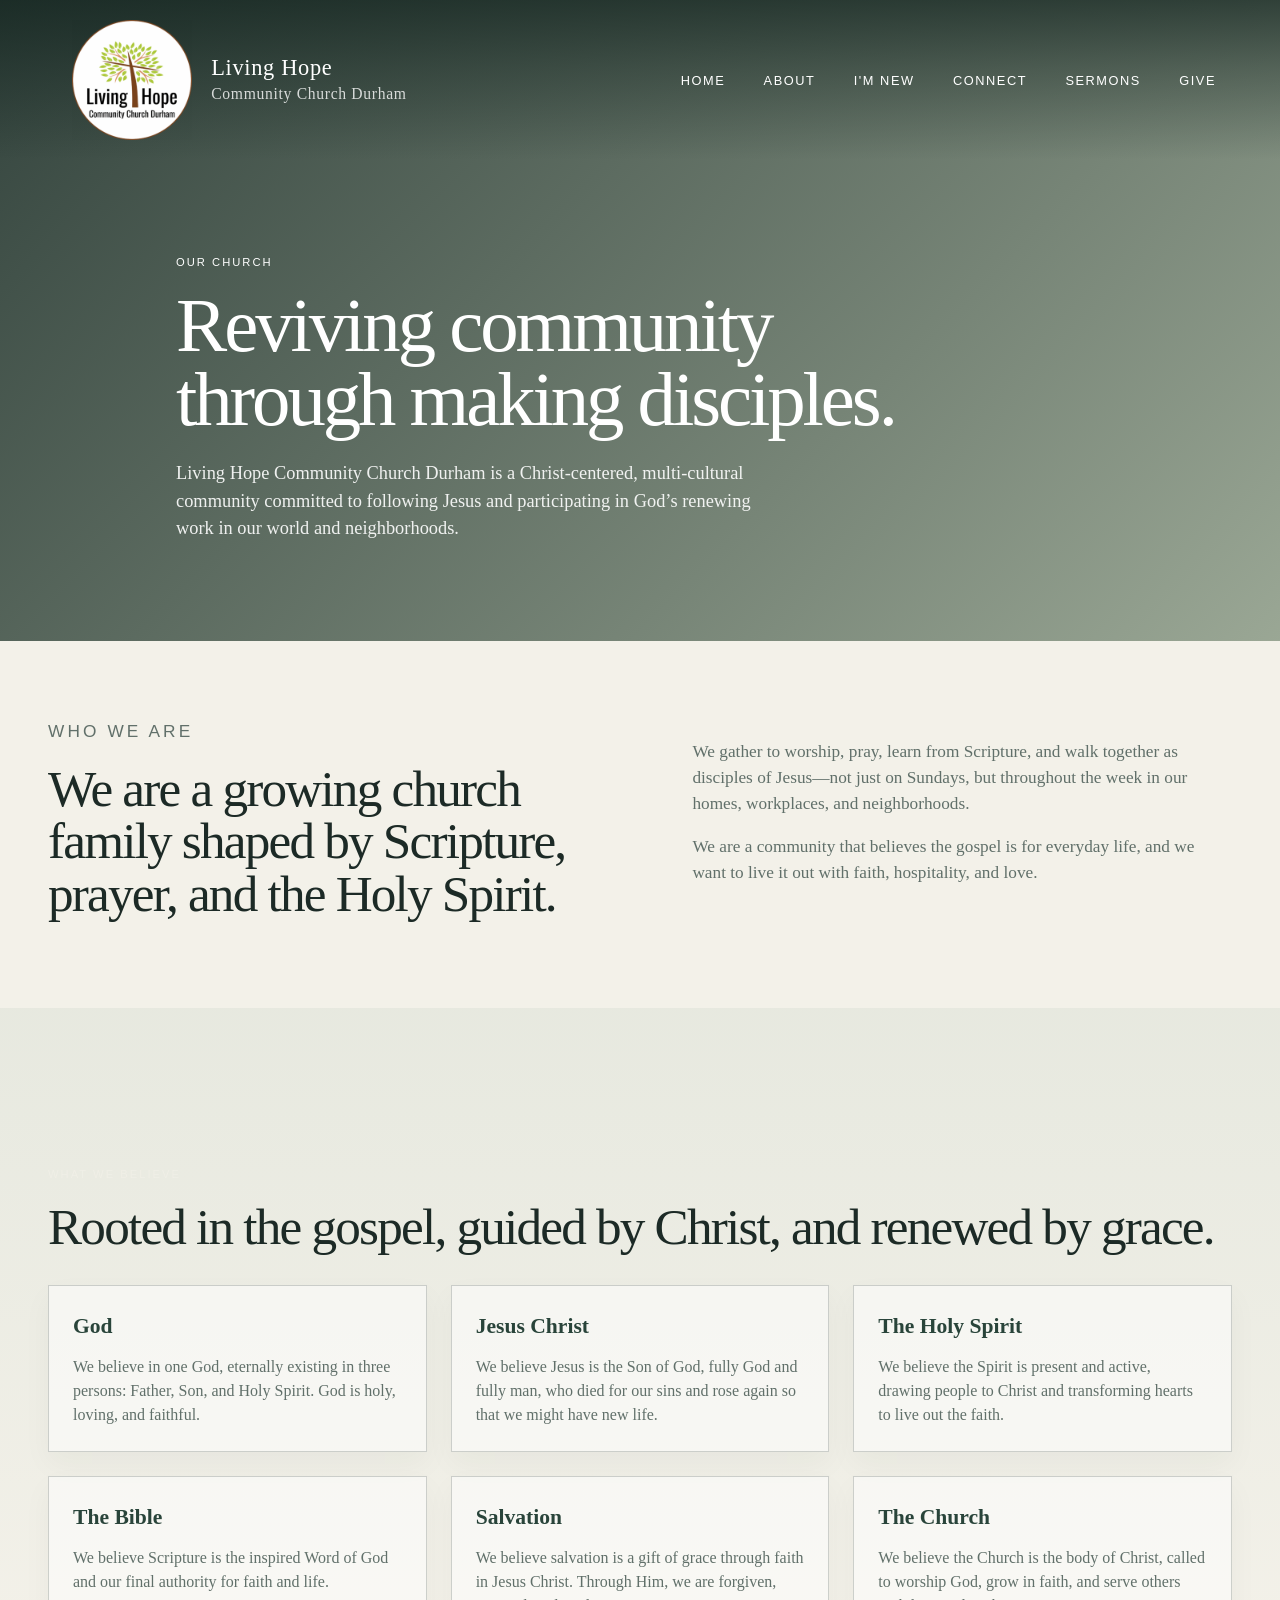
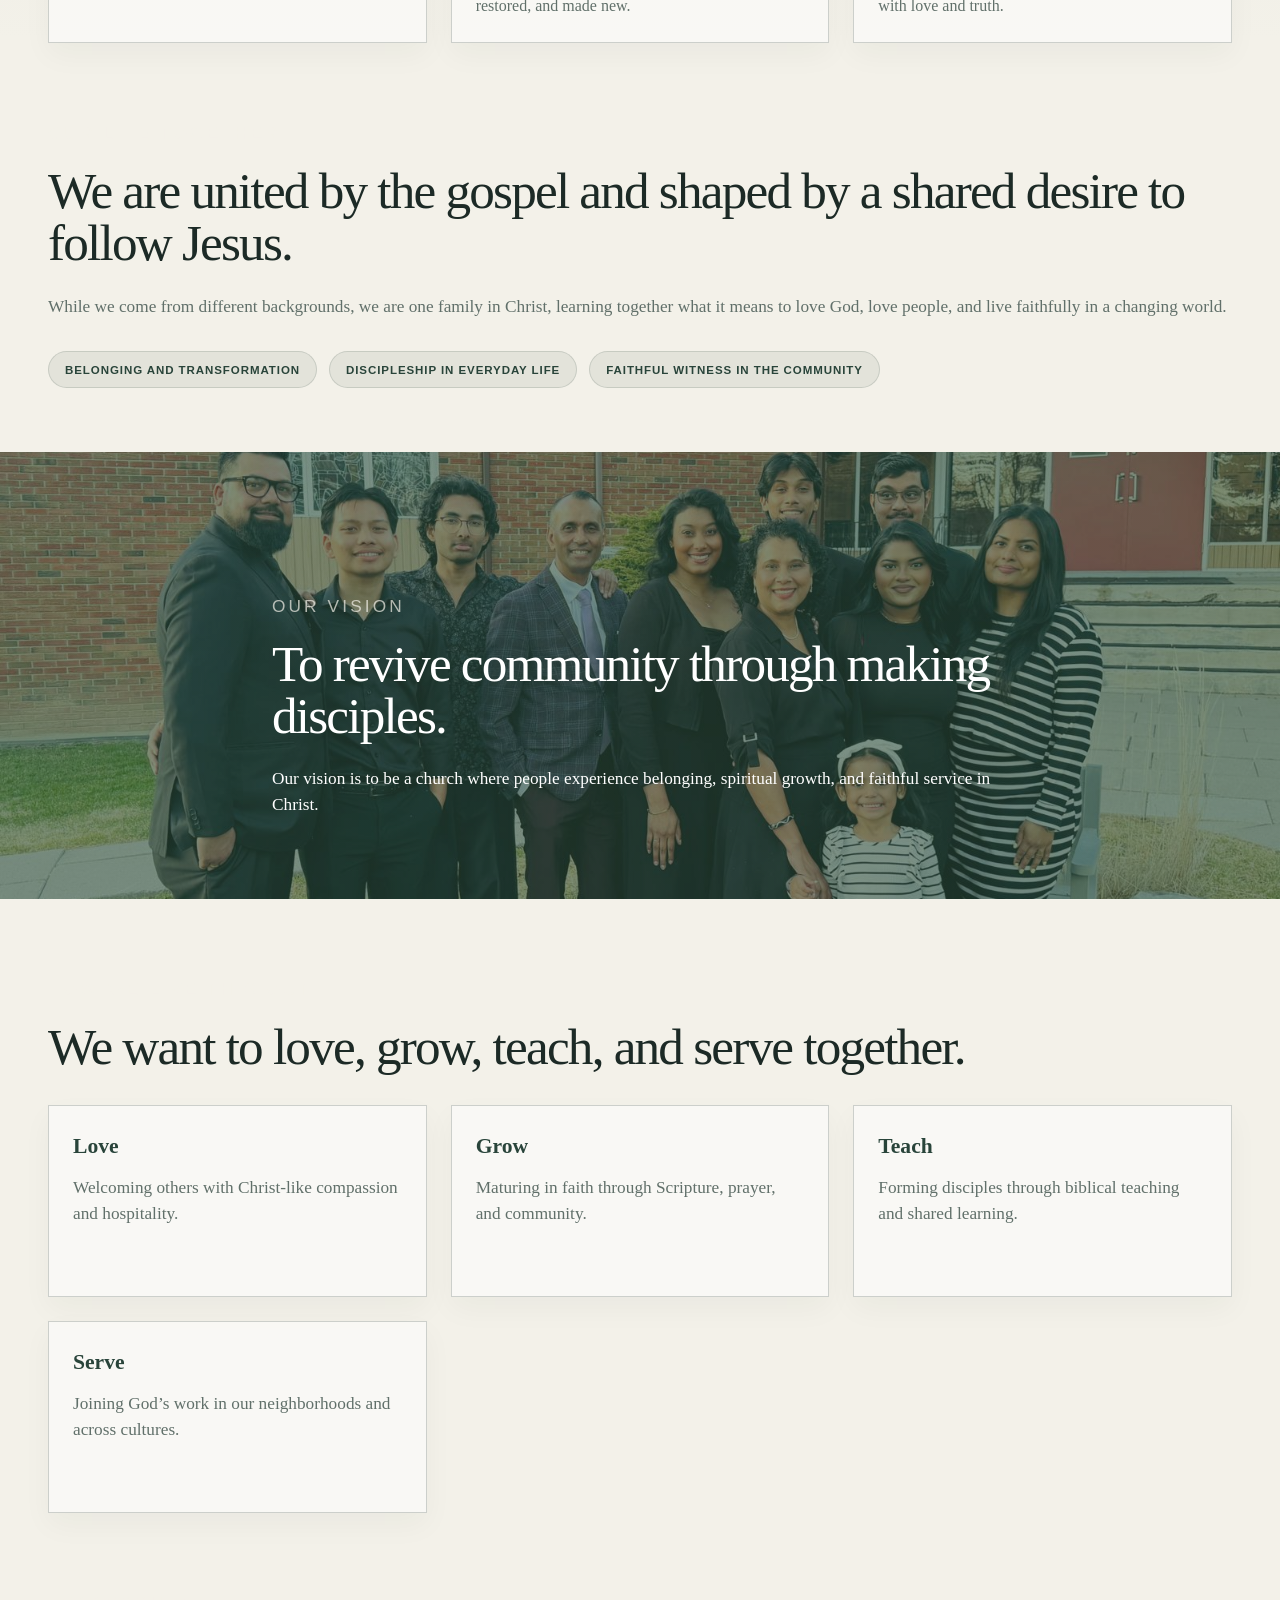
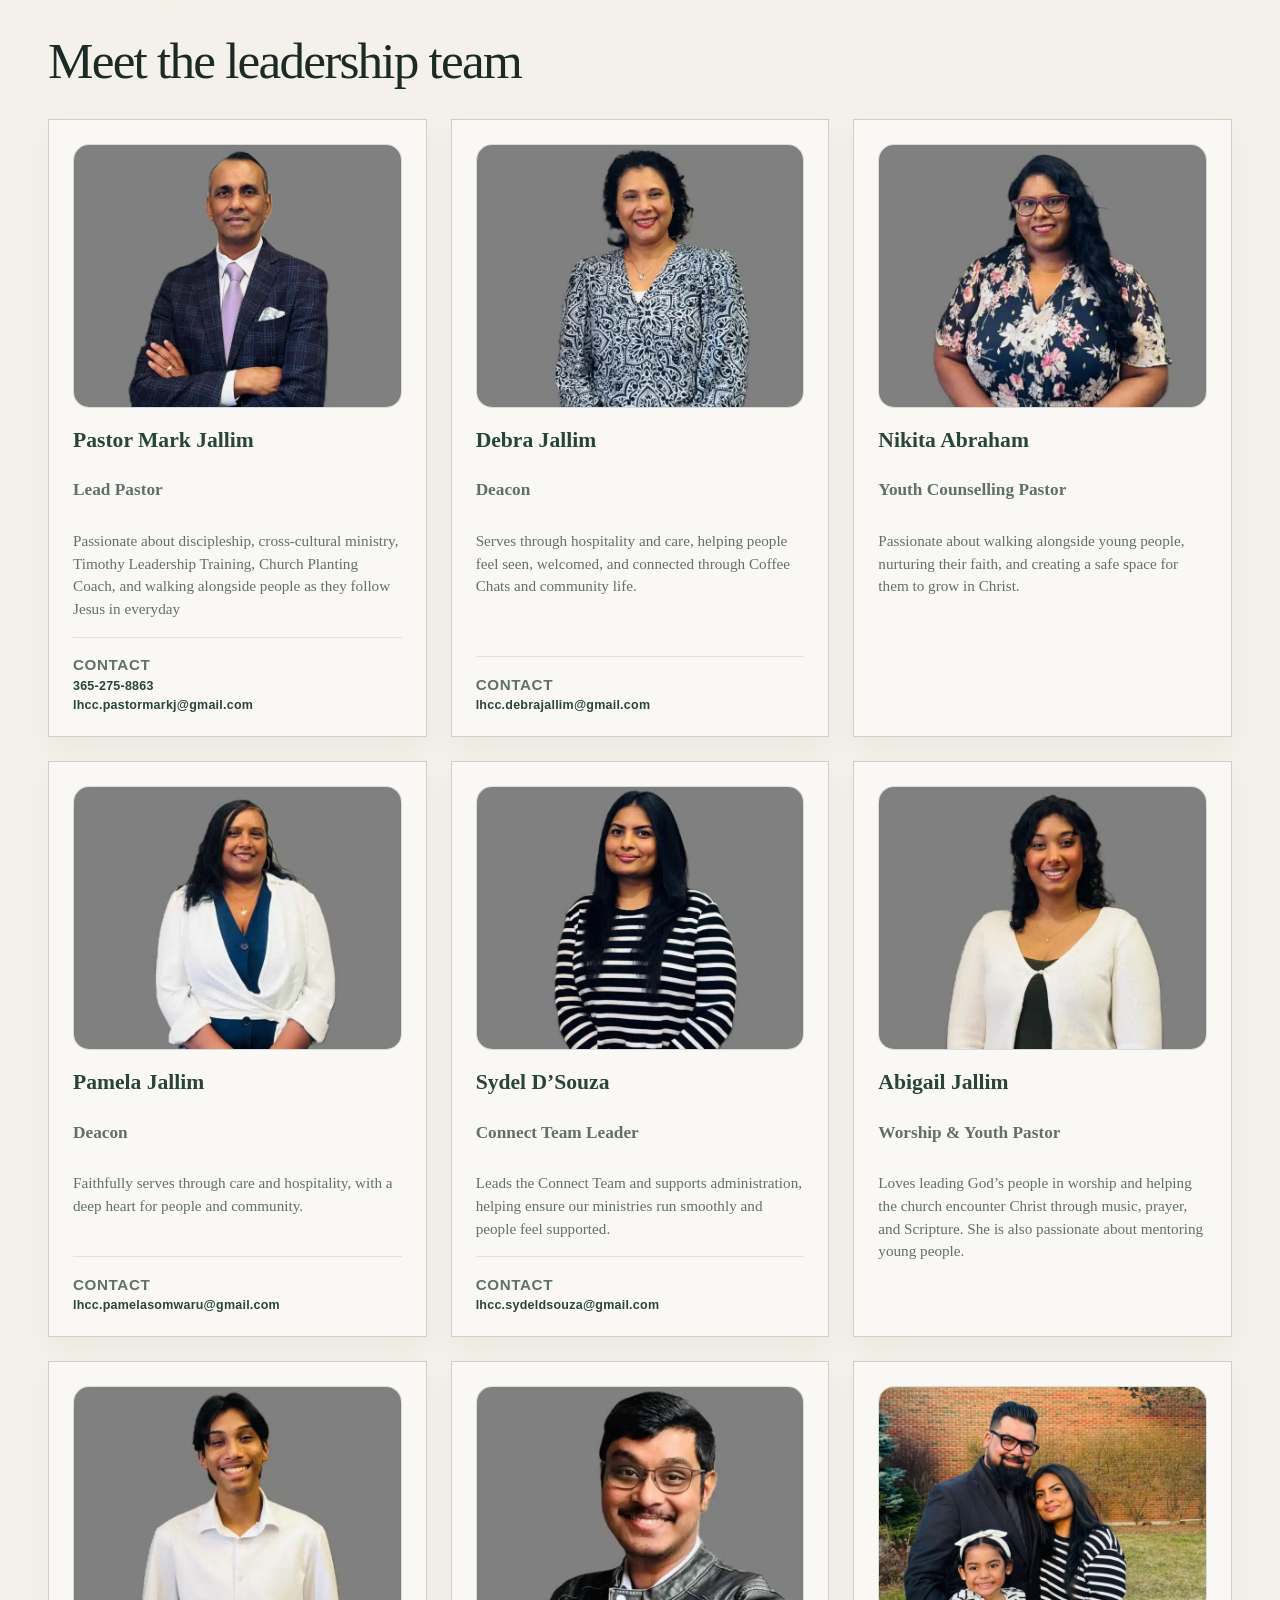
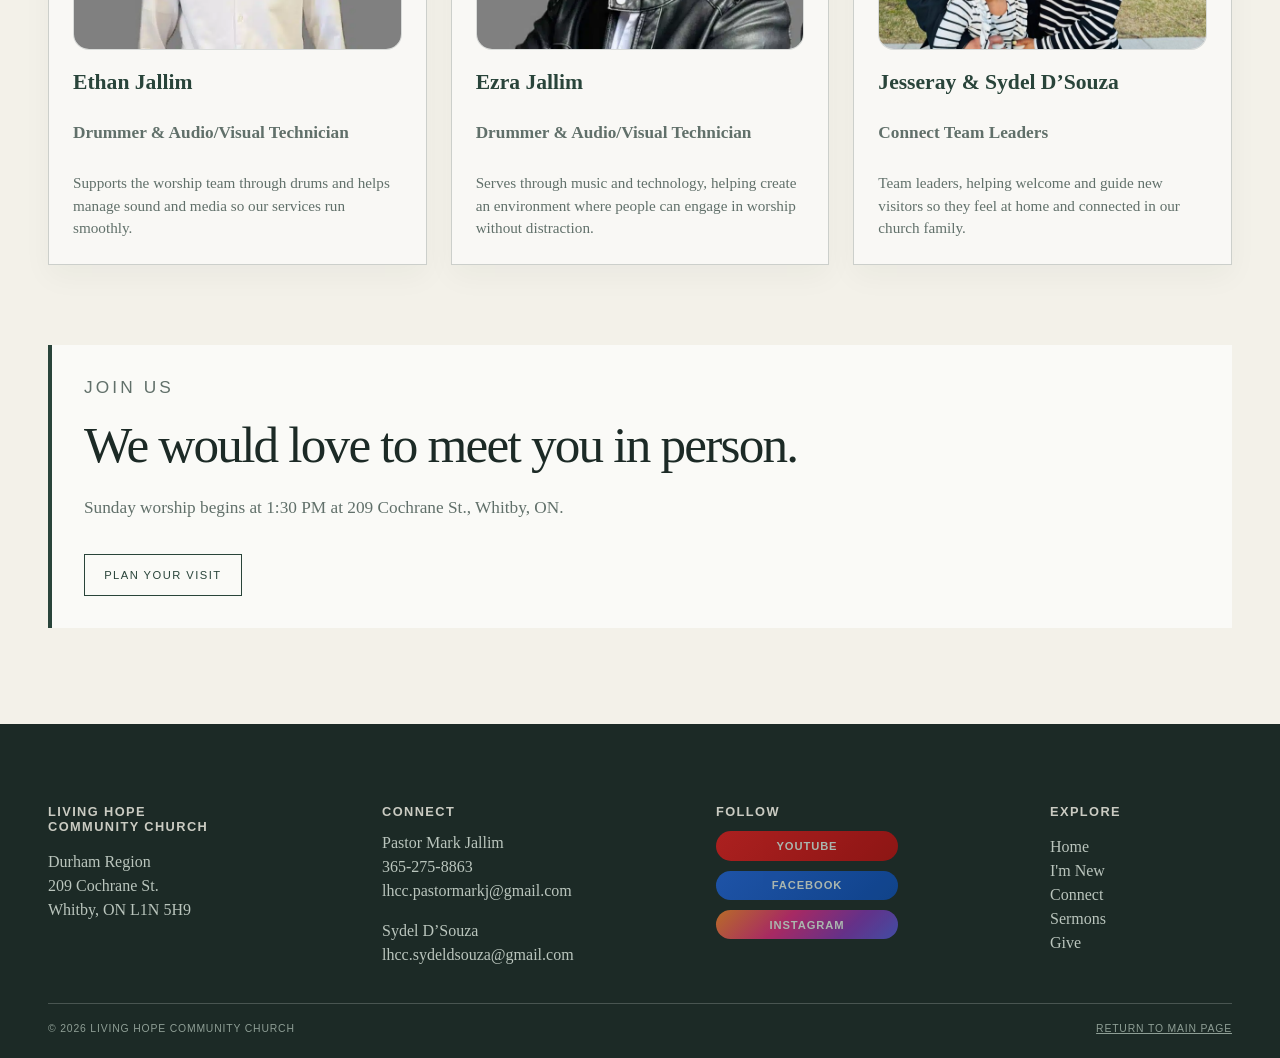
==== About Us.html @ 23529b3f "Complete rework of Git Repo" ====
<!DOCTYPE html>
<html lang="en">
<head>
	<meta charset="UTF-8">
	<meta name="viewport" content="width=device-width, initial-scale=1.0">
	<meta name="description" content="About Living Hope Community Church Durham.">
	<title>About Us | Living Hope Community Church</title>
	<link rel="stylesheet" href="style.css">
</head>
<body class="site-inner about-page-body">
	<header class="site-header">
		<a class="brand" href="index.html" aria-label="Living Hope Community Church home">
			<img src="images/LHCC.png" alt="" class="brand-logo" aria-hidden="true">
			<span>Living Hope<br><small>Community Church Durham</small></span>
		</a>
		<button class="menu-toggle" type="button" aria-expanded="true" aria-controls="site-nav">Menu</button>
		<nav id="site-nav" class="site-nav" aria-label="Main navigation">
			<a href="index.html">Home</a>
			<a href="About Us.html">About</a>
			<a href="Visiting.html">I'm New</a>
			<a href="Connect.html">Connect</a>
			<a href="Sermons.html">Sermons</a>
			<a href="Give.html">Give</a>
		</nav>
	</header>

	<main class="about-page-main">
		<section class="about-hero">
			<div class="section-shell about-hero-inner">
				<p class="eyebrow">Our church</p>
				<h1>Reviving community through making disciples.</h1>
				<p>Living Hope Community Church Durham is a Christ-centered, multi-cultural community committed to following Jesus and participating in God’s renewing work in our world and neighborhoods.</p>
			</div>
		</section>

		<section class="section-shell about-section">
			<div class="about-two-col">
				<div>
					<p class="eyebrow">Who we are</p>
					<h2>We are a growing church family shaped by Scripture, prayer, and the Holy Spirit.</h2>
				</div>
				<div>
					<p>We gather to worship, pray, learn from Scripture, and walk together as disciples of Jesus—not just on Sundays, but throughout the week in our homes, workplaces, and neighborhoods.</p>
					<p>We are a community that believes the gospel is for everyday life, and we want to live it out with faith, hospitality, and love.</p>
				</div>
			</div>
		</section>

		<section class="beliefs-band">
			<div class="section-shell">
				<p class="eyebrow">What we believe</p>
				<h2>Rooted in the gospel, guided by Christ, and renewed by grace.</h2>
				<div class="belief-grid">
					<article class="belief-card">
						<h3>God</h3>
						<p>We believe in one God, eternally existing in three persons: Father, Son, and Holy Spirit. God is holy, loving, and faithful.</p>
					</article>
					<article class="belief-card">
						<h3>Jesus Christ</h3>
						<p>We believe Jesus is the Son of God, fully God and fully man, who died for our sins and rose again so that we might have new life.</p>
					</article>
					<article class="belief-card">
						<h3>The Holy Spirit</h3>
						<p>We believe the Spirit is present and active, drawing people to Christ and transforming hearts to live out the faith.</p>
					</article>
					<article class="belief-card">
						<h3>The Bible</h3>
						<p>We believe Scripture is the inspired Word of God and our final authority for faith and life.</p>
					</article>
					<article class="belief-card">
						<h3>Salvation</h3>
						<p>We believe salvation is a gift of grace through faith in Jesus Christ. Through Him, we are forgiven, restored, and made new.</p>
					</article>
					<article class="belief-card">
						<h3>The Church</h3>
						<p>We believe the Church is the body of Christ, called to worship God, grow in faith, and serve others with love and truth.</p>
					</article>
				</div>
			</div>
		</section>

		<section class="section-shell about-section">
			<p class="eyebrow">Our life together</p>
			<h2>We are united by the gospel and shaped by a shared desire to follow Jesus.</h2>
			<p>While we come from different backgrounds, we are one family in Christ, learning together what it means to love God, love people, and live faithfully in a changing world.</p>
			<div class="check-list">
				<span>Belonging and transformation</span>
				<span>Discipleship in everyday life</span>
				<span>Faithful witness in the community</span>
			</div>
		</section>

		<section class="vision-band">
			<div class="section-shell vision-inner">
				<p class="eyebrow">Our vision</p>
				<h2>To revive community through making disciples.</h2>
				<p>Our vision is to be a church where people experience belonging, spiritual growth, and faithful service in Christ.</p>
			</div>
		</section>

		<section class="section-shell about-section">
			<p class="eyebrow">How we live this out</p>
			<h2>We want to love, grow, teach, and serve together.</h2>
			<div class="practice-grid">
				<article class="practice-card">
					<h3>Love</h3>
					<p>Welcoming others with Christ-like compassion and hospitality.</p>
				</article>
				<article class="practice-card">
					<h3>Grow</h3>
					<p>Maturing in faith through Scripture, prayer, and community.</p>
				</article>
				<article class="practice-card">
					<h3>Teach</h3>
					<p>Forming disciples through biblical teaching and shared learning.</p>
				</article>
				<article class="practice-card">
					<h3>Serve</h3>
					<p>Joining God’s work in our neighborhoods and across cultures.</p>
				</article>
			</div>
		</section>

		<section class="section-shell about-section">
			<p class="eyebrow">Leadership</p>
			<h2>Meet the leadership team</h2>
			<div class="team-grid">
				<article class="team-card">
					<img src="images/intro-mark.webp"></img>
					<h3>Pastor Mark Jallim</h3>
					<p>Lead Pastor</p>
					<span>Passionate about discipleship, cross-cultural ministry, Timothy Leadership Training, Church Planting Coach, and walking alongside people as they follow Jesus in everyday</span>
					<div class="team-contact">
						<span class="team-contact-label">Contact</span>
						<a href="tel:+13652758863">365-275-8863</a>
						<a href="mailto:lhcc.pastormarkj@gmail.com">lhcc.pastormarkj@gmail.com</a>
					</div>
				</article>
				<article class="team-card">
					<img src="images/intro_debra.webp"></img>
					<h3>Debra Jallim</h3>
					<p>Deacon</p>
					<span>Serves through hospitality and care, helping people feel seen, welcomed, and connected through Coffee Chats and community life.</span>
					<div class="team-contact">
						<span class="team-contact-label">Contact</span>
						<a href="mailto:lhcc.debrajallim@gmail.com">lhcc.debrajallim@gmail.com</a>
					</div>
				</article>
				<article class="team-card">
					<img src="images/intro-nikita.webp"></img>
					<h3>Nikita Abraham</h3>
					<p>Youth Counselling Pastor</p>
					<span>Passionate about walking alongside young people, nurturing their faith, and creating a safe space for them to grow in Christ.</span>
				</article>
				<article class="team-card">
					<img src="images/intro-pamela.webp"></img>
					<h3>Pamela Jallim</h3>
					<p>Deacon</p>
					<span>Faithfully serves through care and hospitality, with a deep heart for people and community.</span>
					<div class="team-contact">
						<span class="team-contact-label">Contact</span>
						<a href="mailto:lhcc.pamelasomwaru@gmail.com">lhcc.pamelasomwaru@gmail.com</a>
					</div>
				</article>
				<article class="team-card">
					<img src="images/intro-sydel.webp"></img>
					<h3>Sydel D’Souza</h3>
					<p>Connect Team Leader</p>
					<span>Leads the Connect Team and supports administration, helping ensure our ministries run smoothly and people feel supported.</span>
					<div class="team-contact">
						<span class="team-contact-label">Contact</span>
						<a href="mailto:lhcc.sydeldsouza@gmail.com">lhcc.sydeldsouza@gmail.com</a>
					</div>
				</article>
				<article class="team-card">
					<img src="images/intro-abigail.webp"></img>
					<h3>Abigail Jallim</h3>
					<p>Worship &amp; Youth Pastor</p>
					<span>Loves leading God’s people in worship and helping the church encounter Christ through music, prayer, and Scripture. She is also passionate about mentoring young people.</span>
				</article>
				<article class="team-card">
					<img src="images/intro-ethan.webp"></img>
					<h3>Ethan Jallim</h3>
					<p>Drummer &amp; Audio/Visual Technician</p>
					<span>Supports the worship team through drums and helps manage sound and media so our services run smoothly.</span>
				</article>
				<article class="team-card">
					<img src="images/intro-ezra.webp"></img>
					<h3>Ezra Jallim</h3>
					<p>Drummer &amp; Audio/Visual Technician</p>
					<span>Serves through music and technology, helping create an environment where people can engage in worship without distraction.</span>
				</article>
				<article class="team-card">
					<img src="images/intro-jay-sydel.jpeg"></img>
					<h3>Jesseray &amp; Sydel D’Souza</h3>
					<p>Connect Team Leaders</p>
					<span>Team leaders, helping welcome and guide new visitors so they feel at home and connected in our church family.</span>
				</article>
			</div>
		</section>

		<section class="section-shell join-cta">
			<div class="join-cta-panel">
				<p class="eyebrow">Join us</p>
				<h2>We would love to meet you in person.</h2>
				<p>Sunday worship begins at 1:30 PM at 209 Cochrane St., Whitby, ON.</p>
				<a class="button button-dark" href="Visiting.html">Plan your visit</a>
			</div>
		</section>
	</main>

	<footer class="site-footer">
		<div class="section-shell footer-grid">
			<div>
				<p class="footer-title">Living Hope<br>Community Church</p>
				<p>Durham Region<br>209 Cochrane St.<br>Whitby, ON L1N 5H9</p>
			</div>
			<div>
				<p class="footer-title">Connect</p>
				<div class="connect-list">
					<p>Pastor Mark Jallim<br><a href="tel:+13652758863">365-275-8863</a><br>lhcc.pastormarkj@gmail.com</p>
					<p>Sydel D’Souza<br><a href="mailto:lhcc.sydeldsouza@gmail.com">lhcc.sydeldsouza@gmail.com</a></p>
				</div>
			</div>
			<div>
				<p class="footer-title">Follow</p>
				<div class="social-links">
					<a class="social-btn social-youtube" href="https://www.youtube.com/@LHCC./featured" target="_blank" rel="noopener noreferrer">YouTube</a>
					<a class="social-btn social-facebook" href="https://www.facebook.com/LHCCdurham" target="_blank" rel="noopener noreferrer">Facebook</a>
					<a class="social-btn social-instagram" href="https://www.instagram.com/lhccdurham/" target="_blank" rel="noopener noreferrer">Instagram</a>

				</div>
			</div>
			<div>
				<p class="footer-title">Explore</p>
				<p><a href="index.html">Home</a><br>
				<a href="Visiting.html">I'm New</a><br>
				<a href="Connect.html">Connect</a><br>
				<a href="Sermons.html">Sermons</a><br>
				<a href="Give.html">Give</a><br></p>
			</div>
		</div>
		<div class="section-shell footer-bottom">
			<span>© 2026 Living Hope Community Church</span>
			<a href="index.html">Return to main page</a>
		</div>
	</footer>

	<script src="code.js"></script>
</body>
</html>
---- style.css ----
:root {
	--ink: #1c2a26;
	--muted: #61706a;
	--paper: #f3f1e9;
	--cream: #fbfaf5;
	--forest: #29443a;
	--sage: #b7c8b9;
	--line: rgba(28, 42, 38, 0.2);
}

* { box-sizing: border-box; }

html {
	scroll-behavior: smooth;
	overflow-x: hidden;
}

body {
	margin: 0;
	width: 100%;
	max-width: 100%;
	color: var(--ink);
	background: var(--cream);
	font-family: Georgia, "Times New Roman", serif;
	line-height: 1.5;
	overflow-x: hidden;
}

a { color: inherit; }

.site-header {
	position: absolute;
	z-index: 2;
	top: 0;
	width: 100%;
	display: flex;
	align-items: center;
	justify-content: space-between;
	padding: 1.25rem clamp(1.25rem, 5vw, 5rem);
	color: #fff;
	background: linear-gradient(180deg, rgba(18,35,30,0.7) 0%, rgba(18,35,30,0.38) 42%, rgba(18,35,30,0) 100%);
}

.brand { display: flex; align-items: center; gap: 0.7rem; text-decoration: none; font-size: 1.4rem; line-height: 1.05; letter-spacing: 0.03em; }
.brand small { font-size: 0.7em; opacity: 0.8; }
.brand-logo { display: block; width: 8.5rem; height: 7.5rem; object-fit: contain; }
.site-nav { display: flex; gap: clamp(1rem, 3vw, 2.75rem); font: 0.8rem Arial, sans-serif; text-transform: uppercase; letter-spacing: 0.12em; }
.site-nav a { text-decoration: none; }
.site-nav a:hover, .site-nav a:focus-visible { text-decoration: underline; text-underline-offset: 0.4rem; }
.menu-toggle { display: none; }

.hero { position: relative; min-height: min(820px, 100vh); color: #fff; display: flex; align-items: flex-end; padding: clamp(7rem, 15vh, 11rem) clamp(1.25rem, 9vw, 9rem) clamp(4rem, 10vh, 8rem); overflow: hidden; }
.hero-image { position: absolute; inset: 0; background: linear-gradient(120deg, #486458, #9da991 54%, #d6cdbb); }
.hero-image::before, .hero-image::after { content: ""; position: absolute; border-radius: 50%; filter: blur(1px); }
.hero-image::before { width: 42vw; height: 42vw; right: 7%; top: 12%; background: radial-gradient(circle at 40% 35%, rgba(255,248,215,.95), rgba(255,241,190,.1) 52%, transparent 68%); }
.hero-image::after { width: 35vw; height: 70%; left: 8%; bottom: -16%; background: linear-gradient(70deg, rgba(20,43,35,.75), rgba(53,79,64,.15)); transform: rotate(12deg); }
.hero-wash { position: absolute; inset: 0; background: linear-gradient(90deg, rgba(15,34,28,.72), rgba(15,34,28,.14) 75%), linear-gradient(180deg, rgba(15,34,28,.3) 0%, rgba(15,34,28,.12) 30%, rgba(15,34,28,.18) 100%); }
.hero-content { position: relative; z-index: 1; max-width: 48rem; margin-left: clamp(2rem, 6vw, 7rem); padding-top: 5rem; animation: rise-in .8s ease both; }
.eyebrow { margin: 0 0 1.3rem; font: 0.7rem Arial, sans-serif; text-transform: uppercase; letter-spacing: .18em; }
h1, h2 { font-weight: 400; line-height: .98; letter-spacing: -.035em; }
h2 { margin: 0 0 1.5rem; font-size: clamp(2.4rem, 5vw, 4.8rem); margin-block-start: 2rem; margin-block-end: 1.5rem; }
h1 { margin: 0; font-size: clamp(3.6rem, 8vw, 7.4rem); }
.hero-copy { max-width: 31rem; margin: 2rem 0; font-size: clamp(1rem, 1.5vw, 1.25rem); }
.button { display: inline-flex; gap: 1.7rem; align-items: center; padding: .85rem 1.2rem; text-decoration: none; font: .7rem Arial, sans-serif; letter-spacing: .13em; text-transform: uppercase; border: 1px solid; }
.button-light { border-color: rgba(255,255,255,.7); }
.button:hover, .button:focus-visible { background: #fff; color: var(--ink); }

.section-shell { width: min(100% - 2.5rem, 74rem); padding-top: 5rem; margin: auto; }
.inner-page { min-height: 100vh; padding: 8rem 0 6rem; background: linear-gradient(135deg, var(--cream), var(--paper)); }
.inner-page .eyebrow { color: var(--forest); }
.inner-page h1 { max-width: 52rem; margin: 0 0 1.5rem; color: var(--forest); font-size: clamp(3.5rem, 8vw, 7rem); }
.inner-page-copy { max-width: 38rem; margin: 0 0 2.5rem; color: var(--muted); font-size: 1.2rem; }
.inner-page-panel { max-width: 48rem; padding: 2rem; border-left: 3px solid var(--forest); background: rgba(255, 255, 255, .45); }
.inner-page-panel h2 { margin-top: 0; font-size: clamp(2rem, 4vw, 3.5rem); }
.inner-page-panel p:last-child { margin-bottom: 0; color: var(--muted); }

.visit-page-body { background: var(--paper); }
.visit-page-main { background: var(--paper); }
.visit-page-hero {
	padding: 11rem 0 5rem;
	background: linear-gradient(135deg, rgba(24, 38, 33, 0.92), rgba(120, 142, 127, 0.82));
	color: #fff;
}
.visit-page-hero-inner {
	max-width: 58rem;
}
.visit-page-hero h1 {
	margin: 0;
	font-size: clamp(3rem, 6vw, 6rem);
	line-height: 0.96;
	letter-spacing: -0.04em;
	color: #fff;
}
.visit-page-hero p:last-child {
	max-width: 38rem;
	margin-top: 1.5rem;
	font-size: 1.15rem;
	color: rgba(255,255,255,0.9);
}
.visit-page-intro {
	padding-top: 5rem;
}
.visit-page-intro-copy {
	max-width: 48rem;
}
.visit-page-intro h2 {
	margin: 0 0 1rem;
	font-size: clamp(2.2rem, 4vw, 4rem);
	line-height: 1.02;
	letter-spacing: -0.035em;
}
.visit-page-intro p {
	margin: 0;
	color: var(--muted);
	font-size: 1.08rem;
}
.visit-page-cards {
	display: grid;
	grid-template-columns: repeat(3, minmax(0, 1fr));
	gap: 1.5rem;
	padding-top: 3rem;
}
.visit-info-card {
	padding: 1.6rem;
	border: 1px solid var(--line);
	background: rgba(255,255,255,0.55);
	box-shadow: 0 12px 28px rgba(24,39,35,0.04);
}
.visit-info-card .eyebrow {
	color: var(--forest);
	margin-bottom: 0.9rem;
}
.visit-info-card h3 {
	margin: 0 0 0.8rem;
	font-size: 1.55rem;
	line-height: 1.1;
	color: var(--forest);
}
.visit-info-card p, .visit-info-card span {
	margin: 0;
	color: var(--muted);
}
.visit-address {
	display: flex;
	flex-direction: column;
	gap: 0.25rem;
	margin-top: 1.2rem;
	padding-top: 1rem;
	border-top: 1px solid rgba(41,68,58,0.12);
	font: 700 0.8rem Arial, sans-serif;
	letter-spacing: 0.04em;
	color: var(--forest);
}
.visit-links {
	display: flex;
	flex-wrap: wrap;
	gap: 0.75rem;
	margin-top: 1.5rem;
}
.button-light-passive {
	border-color: rgba(41,68,58,0.25);
	color: var(--forest);
	background: rgba(41,68,58,0.04);
}
.button-light-passive:hover, .button-light-passive:focus-visible {
	background: var(--forest);
	color: #fff;
}
.visit-page-callout {
	margin-top: 4rem;
	padding: 4rem 0;
	background: linear-gradient(135deg, rgba(35,55,48,0.96), rgba(90,110,101,0.72));
	color: #fff;
}
.visit-page-callout-inner {
	display: grid;
	grid-template-columns: 0.9fr 1.1fr;
	gap: 2rem;
	align-items: center;
}
.visit-page-callout h2 {
	margin: 0;
	font-size: clamp(2rem, 4vw, 4rem);
	line-height: 1.02;
	letter-spacing: -0.035em;
}
.visit-callout-details {
	display: flex;
	flex-direction: column;
	gap: 0.9rem;
}
.visit-callout-details p, .visit-callout-details a {
	margin: 0;
	color: rgba(255,255,255,0.9);
}
.visit-callout-details a {
	text-decoration: none;
	font-weight: 700;
}

@media (max-width: 900px) {
	.visit-page-cards,
	.visit-page-callout-inner {
		grid-template-columns: 1fr;
	}
}

@media (max-width: 700px) {
	.visit-page-hero {
		padding-top: 9rem;
	}
	.visit-page-cards {
		grid-template-columns: 1fr;
	}
}

.about-page-body { background: var(--paper); }
.about-page-main { background: var(--paper); }
.connect-detail-grid {
	display: grid;
	grid-template-columns: repeat(3, minmax(0, 1fr));
	gap: 1.5rem;
	margin-top: 2rem;
}
.connect-detail-grid .belief-card h3 {
	margin-bottom: 0.75rem;
}
.connect-detail-grid .belief-card a {
	color: var(--forest);
	text-decoration: none;
}
.connect-detail-grid .belief-card a:hover,
.connect-detail-grid .belief-card a:focus-visible {
	text-decoration: underline;
}
.connect-message-panel {
	padding: 5rem 0 6rem;
}
.connect-form-wrap {
	align-items: center;
}
.connect-form {
	display: flex;
	flex-direction: column;
	gap: 1rem;
	padding: 2rem;
	background: rgba(255,255,255,0.7);
	border: 1px solid var(--line);
	box-shadow: 0 12px 28px rgba(24,39,35,0.04);
}
.connect-form label {
	display: flex;
	flex-direction: column;
	gap: 0.45rem;
	font: 700 0.76rem Arial, sans-serif;
	letter-spacing: 0.08em;
	text-transform: uppercase;
	color: var(--forest);
}
.field-hint {
	display: block;
	margin-top: 0.2rem;
	font: 700 0.64rem Arial, sans-serif;
	letter-spacing: 0.04em;
	text-transform: none;
	color: rgba(41,68,58,0.7);
}
.form-row {
	display: grid;
	grid-template-columns: repeat(2, minmax(0, 1fr));
	gap: 1rem;
}
.connect-form input,
.connect-form textarea {
	padding: 0.9rem 1rem;
	border: 1px solid rgba(41,68,58,0.2);
	background: rgba(255,255,255,0.8);
	font: inherit;
	color: var(--ink);
}
.connect-form input:focus,
.connect-form textarea:focus {
	outline: 2px solid rgba(41,68,58,0.2);
	outline-offset: 2px;
}
.form-actions {
	margin-top: 0.5rem;
}
.form-status {
	margin: 0.75rem 0 0;
	padding: 0.95rem 1.1rem;
	border-radius: 0.75rem;
	border: 1px solid transparent;
	font: 700 0.78rem Arial, sans-serif;
	letter-spacing: 0.04em;
	text-transform: none;
	box-shadow: 0 8px 16px rgba(24, 39, 35, 0.06);
}
.form-status.success {
	background: linear-gradient(135deg, rgba(42, 122, 66, 0.08), rgba(96, 166, 119, 0.12));
	border-color: rgba(42, 122, 66, 0.24);
	color: #2a7a42;
}
.form-status.error {
	background: linear-gradient(135deg, rgba(180, 35, 24, 0.08), rgba(208, 101, 85, 0.12));
	border-color: rgba(180, 35, 24, 0.22);
	color: #b42318;
}
.about-hero {
	padding: 11rem 0 5rem;
	background: linear-gradient(135deg, rgba(34,52,46,0.92), rgba(129,146,125,0.78));
	color: #fff;
}
.about-hero-inner {
	max-width: 58rem;
}
.about-hero h1 {
	margin: 0;
	max-width: 45rem;
	font-size: clamp(3.1rem, 6vw, 6rem);
	line-height: 0.96;
	letter-spacing: -0.04em;
	color: #fff;
}
.about-hero p:last-child {
	max-width: 38rem;
	margin-top: 1.5rem;
	font-size: 1.15rem;
	color: rgba(255,255,255,0.9);
}
.about-section {
	padding: 5rem 0 0;
}
.about-section > .eyebrow, .beliefs-band .eyebrow, .vision-band .eyebrow {
	color: var(--paper);
	opacity: 0.70;
}
.about-two-col {
	display: grid;
	grid-template-columns: 1.05fr 0.95fr;
	gap: 3rem;
	align-items: start;
}
.about-two-col h2,
.about-section h2,
.beliefs-band h2,
.vision-inner h2,
.join-cta-panel h2 {
	margin-top: 0;
	font-size: clamp(2.2rem, 4vw, 4rem);
	line-height: 1.02;
	letter-spacing: -0.035em;
}
.about-two-col p,
.about-section p,
.vision-inner p,
.join-cta-panel p {
	color: var(--muted);
	font-size: 1.08rem;
}
.about-two-col p:last-child { margin-bottom: 0; }
.beliefs-band {
	margin-top: 4rem;
	padding: 5rem 0 0;
	background: linear-gradient(180deg, rgba(183,200,185,0.2), rgba(255,255,255,0));
}
.belief-grid,
.practice-grid,
.team-grid {
	display: grid;
	grid-template-columns: repeat(3, minmax(0, 1fr));
	gap: 1.5rem;
}
.belief-grid {
	margin-top: 2rem;
}
.belief-card,
.practice-card,
.team-card {
	padding: 1.5rem;
	border: 1px solid var(--line);
	background: rgba(255,255,255,0.55);
	box-shadow: 0 12px 28px rgba(24,39,35,0.04);
}
.belief-card h3,
.practice-card h3,
.team-card h3 {
	margin: 0 0 0.8rem;
	font-size: 1.35rem;
	color: var(--forest);
}
.belief-card p,
.practice-card p,
.team-card p,
.team-card span {
	margin: 0;
	color: var(--muted);
}
.check-list {
	display: flex;
	flex-wrap: wrap;
	gap: 0.75rem;
	margin-top: 2rem;
}
.check-list span {
	display: inline-flex;
	padding: 0.7rem 1rem;
	border-radius: 999px;
	background: rgba(41,68,58,0.08);
	border: 1px solid rgba(41,68,58,0.15);
	font: 700 0.72rem Arial, sans-serif;
	letter-spacing: 0.08em;
	text-transform: uppercase;
	color: var(--forest);
}
.vision-band {
	position: relative;
	width: 100%;
	max-width: 100%;
	margin-top: 4rem;
	margin-left: 0;
	padding: 4rem 0;
	background:
		linear-gradient(rgba(44, 77, 56, 0.604), rgba(44, 77, 56, 0.604)),
		url('images/LHCC-group-photo.jpeg') center center / cover no-repeat;
		background-position-y: -15rem;
	background-color: #2e3d38;
	color: #fff;
}
.vision-inner {
	max-width: 46rem;
}
.vision-inner h2,
.vision-inner p { color: #fff; }
.practice-grid {
	margin-top: 2rem;
}
.practice-card {
	min-height: 12rem;
}
.team-grid {
	margin-top: 2rem;
}
.team-card {
	display: flex;
	flex-direction: column;
	gap: 1rem;
}
.team-card img {
	display: block;
	width: 100%;
	height: 16.5rem;
	object-fit: cover;
	border-radius: 1rem;
	border: 1px solid rgba(24,41,35,0.15);
	background: rgba(255,255,255,0.4);
}
.team-contact {
	display: flex;
	flex-direction: column;
	gap: 0.35rem;
	margin-top: auto;
	padding-top: 0.5rem;
	border-top: 1px solid rgba(41,68,58,0.12);
}
.team-contact-label {
	display: inline-block;
	margin-bottom: 0.1rem;
	color: var(--forest);
	font: 700 0.72rem Arial, sans-serif;
	letter-spacing: 0.04em;
	text-transform: uppercase;
}
.team-contact a {
	font: 700 0.78rem Arial, sans-serif;
	letter-spacing: 0.02em;
	color: var(--forest);
	text-decoration: none;
	word-break: break-word;
}
.team-contact a:hover, .team-contact a:focus-visible {
	text-decoration: underline;
}
.photo-placeholder {
	display: grid;
	place-items: center;
	min-height: 14rem;
	border-radius: 1rem;
	background: linear-gradient(135deg, rgba(24,41,35,0.1), rgba(184,201,190,0.85));
	border: 1px solid rgba(24,41,35,0.15);
	font: 700 0.72rem Arial, sans-serif;
	letter-spacing: 0.12em;
	text-transform: uppercase;
	color: var(--forest);
}
.photo-placeholder.alt {
	background: linear-gradient(135deg, rgba(24,41,35,0.08), rgba(214,205,188,0.85));
}
.team-card h3 { margin-bottom: 0.3rem; }
.team-card p { font-weight: 700; }
.team-card span {
	display: block;
	margin-top: 0.65rem;
	font-size: 0.95rem;
}
.join-cta {
	padding: 5rem 0 6rem;
}
.join-cta-panel {
	padding: 2rem;
	background: rgba(255,255,255,0.65);
	border-left: 4px solid var(--forest);
}
.button-dark {
	margin-top: 1rem;
	border-color: var(--forest);
	color: var(--forest);
	position: center bottom;
}
.button-dark:hover, .button-dark:focus-visible {
	background: var(--forest);
	color: #fff;
}

.give-page-body { background: var(--paper); }
.give-page-main { background: var(--paper); }
.give-page-hero {
	padding: 11rem 0 5rem;
	background: linear-gradient(135deg, rgba(30,48,42,0.92), rgba(129,146,125,0.78));
	color: #fff;
}
.give-page-hero-inner {
	max-width: 58rem;
}
.give-page-hero h1 {
	margin: 0;
	max-width: 45rem;
	font-size: clamp(3.1rem, 6vw, 6rem);
	line-height: 0.96;
	letter-spacing: -0.04em;
	color: #fff;
}
.give-page-hero p:last-child {
	max-width: 38rem;
	margin-top: 1.5rem;
	font-size: 1.15rem;
	color: rgba(255,255,255,0.9);
}
.give-intro {
	padding: 5rem 0 0;
}
.give-methods {
	padding-top: 3rem;
}
.give-method-grid {
	display: grid;
	grid-template-columns: repeat(3, minmax(0, 1fr));
	gap: 1.5rem;
}
.give-method-card {
	display: flex;
	flex-direction: column;
	gap: 0.9rem;
	padding: 2rem;
	border: 1px solid rgba(255,255,255,0.18);
	background: linear-gradient(135deg, rgba(30,48,42,0.92), rgba(129,146,125,0.78));
	box-shadow: 0 12px 28px rgba(24,39,35,0.04);
	color: #ffffff;
}
.give-method-card .eyebrow {
	color: rgba(255,255,255,0.8);
}
.give-method-card h3 {
	margin: 0;
	font-size: 1.8rem;
	line-height: 1.05;
	color: #ffffffcf;
}
.give-method-card p {
	margin: 0;
	color: rgba(255, 255, 255, 0.832);
}
.give-card-meta {
	display: flex;
	flex-direction: column;
	gap: 0.35rem;
	margin-top: auto;
	padding-top: 1rem;
	border-top: 1px solid rgba(255,255,255,0.22);
}
.give-card-meta a,
.give-card-meta span {
	color: #ffffffdd;
	font: 700 0.78rem Arial, sans-serif;
	letter-spacing: 0.04em;
	text-decoration: none;
}
.give-card-meta a:hover,
.give-card-meta a:focus-visible {
	text-decoration: underline;
}
.give-mission-band {
	padding-top: 2rem 0 6rem;
	padding-bottom: 2rem;
	width: 100vw;
	margin-left: calc(50% - 50vw);
	margin-right: calc(50% - 50vw);
	margin-top: calc(50% - 65vh);
	margin-bottom: calc(50% - 65vh);
	background: linear-gradient(135deg, rgba(30,48,42,0.92), rgba(129,146,125,0.78));
	border-top: 1px solid rgba(41,68,58,0.12);
	border-bottom: none;
}
.give-mission-inner {
	display: grid;
	grid-template-columns: 1.2fr 0.8fr;
	gap: 2rem;
	align-items: center;
	width: 100%;
	max-width: 100%;
	padding: 2rem clamp(1.25rem, 4vw, 3rem);
	background: transparent;
}
.give-mission-copy {
	padding: 2rem;
	background: rgba(255,255,255,0.7);
	border: 1px solid var(--line);
	box-shadow: 0 12px 28px rgba(24,39,35,0.04);
}
.give-mission-copy h2 {
	margin: 0 0 1rem;
	font-size: clamp(2.2rem, 4vw, 4rem);
	line-height: 1.02;
	letter-spacing: -0.035em;
}
.give-mission-copy p {
	margin: 0 0 1rem;
	color: var(--muted);
}
.give-mission-copy p:last-of-type {
	margin-bottom: 0;
}
.give-mission-steps {
	display: flex;
	flex-wrap: wrap;
	gap: 0.5rem;
	margin: 1.5rem 0;
}
.give-mission-steps span {
	display: inline-flex;
	padding: 0.55rem 0.8rem;
	border-radius: 999px;
	background: rgba(41,68,58,0.08);
	border: 1px solid rgba(41,68,58,0.14);
	font: 700 0.68rem Arial, sans-serif;
	letter-spacing: 0.06em;
	text-transform: uppercase;
	color: var(--forest);
}
.give-mission-visual {
	display: flex;
	align-items: center;
	justify-content: center;
	min-height: 22rem;
}
.mission-video {
	position: relative;
	width: 100%;
	aspect-ratio: 16 / 9;
	overflow: hidden;
	border: 1px solid rgba(41,68,58,0.12);
	background: rgba(20,35,30,0.08);
	box-shadow: 0 12px 28px rgba(24,39,35,0.04);
}
.mission-video iframe {
	display: block;
	width: 100%;
	height: 100%;
	border: 0;
}

.sermon-page-body { background: var(--paper); }
.sermon-page-main { background: var(--paper); }
.sermon-page-hero {
	padding: 11rem 0 5rem;
	background: linear-gradient(135deg, rgba(34,52,46,0.92), rgba(129,146,125,0.78));
	color: #fff;
}
.sermon-page-hero-inner {
	max-width: 58rem;
}
.sermon-page-hero h1 {
	margin: 0;
	max-width: 45rem;
	font-size: clamp(3.1rem, 6vw, 6rem);
	line-height: 0.96;
	letter-spacing: -0.04em;
	color: #fff;
}
.sermon-page-hero p:last-child {
	max-width: 38rem;
	margin-top: 1.5rem;
	font-size: 1.15rem;
	color: rgba(255,255,255,0.9);
}
.sermon-feature {
	padding-top: 4rem;
}
.sermon-feature-inner {
	display: grid;
	grid-template-columns: 1.2fr 0.8fr;
	gap: 1.5rem;
	align-items: stretch;
}
.sermon-feature-copy,
.sermon-feature-panel,
.sermon-series-card,
.sermon-links-panel {
	padding: 2rem;
	border: 1px solid var(--line);
	background: rgba(255,255,255,0.7);
	box-shadow: 0 12px 28px rgba(24,39,35,0.04);
}
.sermon-feature-copy h2,
.sermon-section-head h2,
.sermon-links-panel h2 {
	margin: 0 0 1rem;
	font-size: clamp(2.3rem, 4vw, 4rem);
	line-height: 1.02;
	letter-spacing: -0.035em;
}
.sermon-meta {
	margin: 0 0 1rem;
	color: var(--forest);
	font: 700 0.82rem Arial, sans-serif;
	letter-spacing: 0.08em;
	text-transform: uppercase;
}
.sermon-feature-copy p:last-of-type,
.sermon-feature-panel p,
.sermon-series-card li,
.sermon-links-panel p {
	color: var(--muted);
}
.sermon-links {
	display: flex;
	flex-wrap: wrap;
	gap: 0.75rem;
	margin-top: 1.5rem;
}
.sermon-links .button {
	margin-top: 0;
}
.sermon-feature-panel {
	display: flex;
	flex-direction: column;
	justify-content: center;
	background: linear-gradient(135deg, rgba(41,68,58,0.06), rgba(183,200,185,0.16));
}
.sermon-panel-label {
	margin: 0 0 0.75rem;
	color: var(--forest);
	font: 700 0.72rem Arial, sans-serif;
	letter-spacing: 0.12em;
	text-transform: uppercase;
}
.sermon-feature-panel h3 {
	margin: 0 0 0.8rem;
	font-size: 1.8rem;
	line-height: 1.08;
	color: var(--forest);
}
.sermon-panel-list {
	display: flex;
	flex-wrap: wrap;
	gap: 0.5rem;
	margin-top: 1.2rem;
}
.sermon-panel-list span {
	display: inline-flex;
	padding: 0.5rem 0.75rem;
	border-radius: 999px;
	background: rgba(41,68,58,0.08);
	border: 1px solid rgba(41,68,58,0.12);
	font: 700 0.7rem Arial, sans-serif;
	letter-spacing: 0.06em;
	text-transform: uppercase;
	color: var(--forest);
}
.sermon-series-wrap {
	padding-top: 5rem;
}
.sermon-section-head {
	margin-bottom: 1.5rem;
}
.sermon-series-grid {
	display: grid;
	grid-template-columns: repeat(3, minmax(0, 1fr));
	gap: 1.5rem;
}
.sermon-series-card h3 {
	margin: 0 0 1rem;
	font-size: 1.5rem;
	line-height: 1.1;
	color: var(--forest);
}
.sermon-video {
	position: relative;
	overflow: hidden;
	width: 100%;
	aspect-ratio: 16 / 9;
	margin-bottom: 0.9rem;
	border: 1px solid rgba(41,68,58,0.14);
	background: rgba(20, 35, 30, 0.08);
}
.sermon-video iframe {
	display: block;
	width: 100%;
	height: 100%;
	border: 0;
}
.sermon-watch-link {
	display: inline-block;
	margin-bottom: 1rem;
	color: var(--forest);
	font: 700 0.72rem Arial, sans-serif;
	letter-spacing: 0.12em;
	text-transform: uppercase;
	text-decoration: none;
}
.sermon-watch-link:hover,
.sermon-watch-link:focus-visible {
	text-decoration: underline;
}
.sermon-series-card ul {
	margin: 0;
	padding-left: 1.15rem;
	list-style: disc;
}
.sermon-series-card li {
	margin-bottom: 0.5rem;
	line-height: 1.5;
}
.sermon-series-card li:last-child {
	margin-bottom: 0;
}

@media (max-width: 900px) {
	.about-two-col,
	.belief-grid,
	.practice-grid,
	.team-grid,
	.connect-detail-grid,
	.form-row,
	.sermon-feature-inner,
	.sermon-series-grid {
		grid-template-columns: 1fr 1fr;
	}
}

@media (max-width: 700px) {
	.sermon-page-hero {
		padding-top: 9rem;
	}
	.sermon-feature-inner,
	.sermon-series-grid,
	.about-two-col,
	.belief-grid,
	.practice-grid,
	.team-grid,
	.connect-detail-grid,
	.form-row {
		grid-template-columns: 1fr;
	}
	.sermon-feature-copy,
	.sermon-feature-panel,
	.sermon-series-card,
	.sermon-links-panel {
		padding: 1.25rem;
	}
	.about-hero {
		padding-top: 9rem;
	}
	.about-two-col,
	.belief-grid,
	.practice-grid,
	.team-grid,
	.connect-detail-grid,
	.form-row {
		grid-template-columns: 1fr;
	}
	.about-section,
	.beliefs-band,
	.join-cta {
		padding-top: 4rem;
	}
	.connect-form {
		padding: 1.25rem;
	}
	.vision-band {
		background-position: center center;
	}
}

.intro { padding: clamp(5rem, 12vw, 10rem) 0; text-align: center; }
.intro h2 { max-width: 57rem; margin: auto; font-size: clamp(2.3rem, 5vw, 4.7rem); }
.intro > p:last-child { max-width: 33rem; margin: 1.7rem auto 0; color: var(--muted); font-size: 1.05rem; }
.intro-rule { width: 3rem; height: 1px; margin: 2.4rem auto 0; background: var(--ink); }
.visit {
	position: relative;
	display: grid;
	grid-template-columns: 1.15fr .85fr;
	gap: 0rem;
	align-items: center;
	padding: 6rem 0 8rem;
	padding-left: 0;
	background:
		linear-gradient(120deg, rgba(22, 39, 33, 0.82), rgba(22, 39, 33, 0.7)),
		url('images/Blurred Church Inside.jpeg') center/cover no-repeat;
	color: #fff;
	width: 100%;
	max-width: 100%;
	margin-left: 0;
}
.visit > * {
	width: min(100% - 2.5rem, 74rem);
	margin: 0 auto;
}
.visit h2 { margin: 0; font-size: clamp(3rem, 6vw, 6rem); }
.service-card {
	position: relative;
	display: grid;
	grid-template-columns: minmax(0, 1.25fr) minmax(0, 1.25fr);
	gap: 0rem;
	padding: 1rem;
	background: rgba(32, 46, 42, 0.87);
	color: #fff;
	overflow: hidden;
}
.service-card > * { position: relative; z-index: 1; }
.service-details { display: flex; flex-direction: column; justify-content: center; }
.service-label, .footer-title { margin-top: 0; color: rgba(246, 244, 234, 0.8); font: 700 .8rem Arial, sans-serif; text-transform: uppercase; letter-spacing: .11em; }
.service-time { font-size: 1.5rem; line-height: 1.1; }
.service-time strong { font-size: 3.2rem; font-weight: 400; }
.text-link {
	display: inline-block;
	margin-top: 1.2rem;
	text-decoration: none;
	border-bottom: 1px solid rgba(255,255,255,.6);
	width: fit-content;
}
.latest-video {
	display: flex;
	flex-direction: column;
	gap: 0.9rem;
	justify-content: center;
}
.video-thumb {
	position: relative;
	width: 100%;
	aspect-ratio: 16 / 10;
	max-height: 22rem;
	border-radius: 0.9rem;
	border: 1px solid rgba(255,255,255,0.25);
	overflow: hidden;
	background: rgba(13, 25, 22, 0.72);
}
.video-thumb iframe {
	width: 100%;
	height: 100%;
	display: block;
	border: 0;
}
.play-badge {
	position: absolute;
	inset: 0;
	display: none;
	place-items: center;
	font-size: 2.1rem;
	color: #fff;
	background: rgba(17, 28, 24, 0.18);
}
.latest-video-copy {
	margin-bottom: 0.25rem;
}
.latest-video-copy p {
	margin: 0;
	font: .7rem Arial, sans-serif;
	letter-spacing: .16em;
	text-transform: uppercase;
	color: rgba(255,255,255,0.82);
}
.watch-link {
	color: #fff;
	text-decoration: underline;
	text-decoration-thickness: 2px;
	text-underline-offset: 0.2rem;
	font: 700 .72rem Arial, sans-serif;
	letter-spacing: .12em;
	text-transform: uppercase;
}
.watch-link:hover, .watch-link:focus-visible { opacity: 0.9; }
.scripture { padding: 3rem 0; background: var(--sage); }
.scripture-inner { max-width: 54rem; text-align: center; }
.quote-mark { margin: 0; font-size: 5rem; line-height: .6; }
blockquote { margin: 1rem 0; font-size: clamp(1.7rem, 3.5vw, 3.1rem); line-height: 1.1; }
cite { font: .7rem Arial, sans-serif; text-transform: uppercase; letter-spacing: .15em; font-style: normal; }
.site-footer { padding: 0rem 0 1.5rem; background: var(--ink); color: #f6f4ea; }
.footer-grid {
	display: grid;
	grid-template-columns: repeat(4, minmax(0, 1fr));
	gap: 9.5rem;
	padding-bottom: 2rem;
	align-items: start;
}
.footer-grid p:not(.footer-title), .footer-grid a { color: #bac5bd; }
.footer-grid a { text-decoration: none; }
.footer-grid a:hover, .footer-grid a:focus-visible { color: #fff; }
.connect-list {
	display: flex;
	gap: 1rem;
	flex-wrap: wrap;
}
.connect-list > p {
	margin: 0;
	min-width: 5rem;
}
.social-links { display: flex; flex-direction: column; gap: 0.6rem; font: .7rem Arial, sans-serif; text-transform: uppercase; letter-spacing: .08em; margin-top: 0.5rem; }
.social-btn {
	display: inline-flex;
	align-items: center;
	justify-content: center;
	padding: 0.55rem 0.8rem;
	border-radius: 999px;
	font-weight: 700;
	transition: transform 0.2s ease, filter 0.2s ease;
	opacity: 0.9;
}
.social-btn:hover, .social-btn:focus-visible {
	transform: translateY(-1px);
	filter: brightness(0.96);
	color: #fff;
}
.social-youtube { background: linear-gradient(135deg, rgba(223,29,29,0.82), rgba(181,15,15,0.82)); color: #fff; }
.social-facebook { background: linear-gradient(135deg, rgba(31,99,217,0.8), rgba(12,77,177,0.8)); color: #fff; }
.social-instagram { background: linear-gradient(135deg, rgba(245,133,41,0.8), rgba(221,42,123,0.8) 38%, rgba(129,52,175,0.8) 72%, rgba(81,91,212,0.8)); color: #fff; }
.footer-bottom { display: flex; justify-content: space-between; gap: 1rem; padding-top: 1.2rem; border-top: 1px solid rgba(255,255,255,.2); color: #8e9e95; font: .65rem Arial, sans-serif; text-transform: uppercase; letter-spacing: .08em; }

@keyframes rise-in { from { opacity: 0; transform: translateY(1.5rem); } to { opacity: 1; transform: translateY(0); } }

@media (max-width: 700px) {
	.site-header {
		align-items: flex-start;
		flex-wrap: wrap;
		gap: .75rem;
		
	}
	.brand {
		max-width: 12rem;
		font-size: 1.05rem;
	}
	.brand-logo {
		width: 5rem;
		height: 4.5rem;
	}
	.menu-toggle { display: block; margin-left: auto; padding: .5rem 0 .5rem .8rem; border: 0; background: none; color: #fff; font: .7rem Arial, sans-serif; text-transform: uppercase; letter-spacing: .12em; }
	.site-nav { display: none; position: absolute; top: 4.5rem; right: 1.25rem; flex-direction: column; gap: 1rem; padding: 1.2rem; background: var(--ink); }
	.site-nav.is-open { display: flex; }
	.hero { min-height: 720px; padding-top: 9rem; }
	.hero-content { margin-left: 0; max-width: 100%;}
	.visit, .footer-grid { grid-template-columns: 1fr; gap: 2.5rem; }
	.service-card { grid-template-columns: 1fr; padding: 1.75rem; }
	.footer-bottom { flex-direction: column; }
}
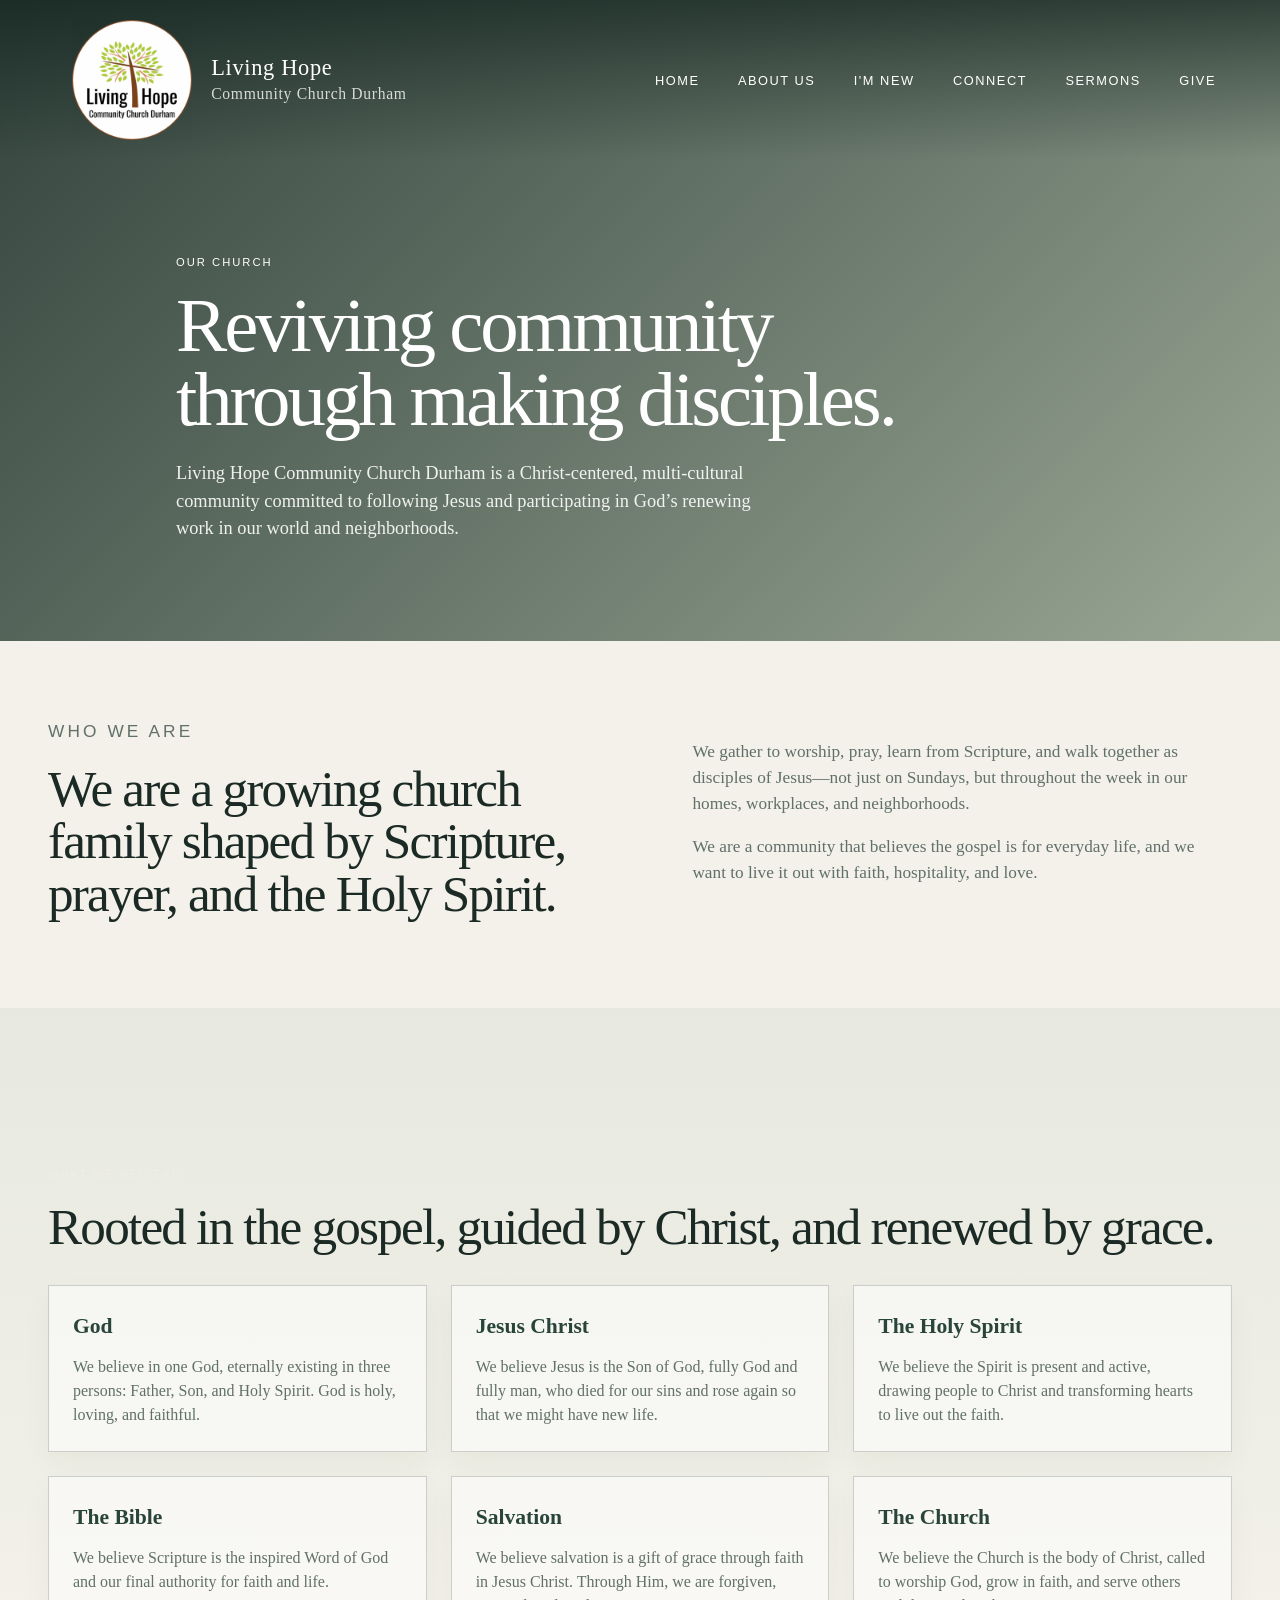
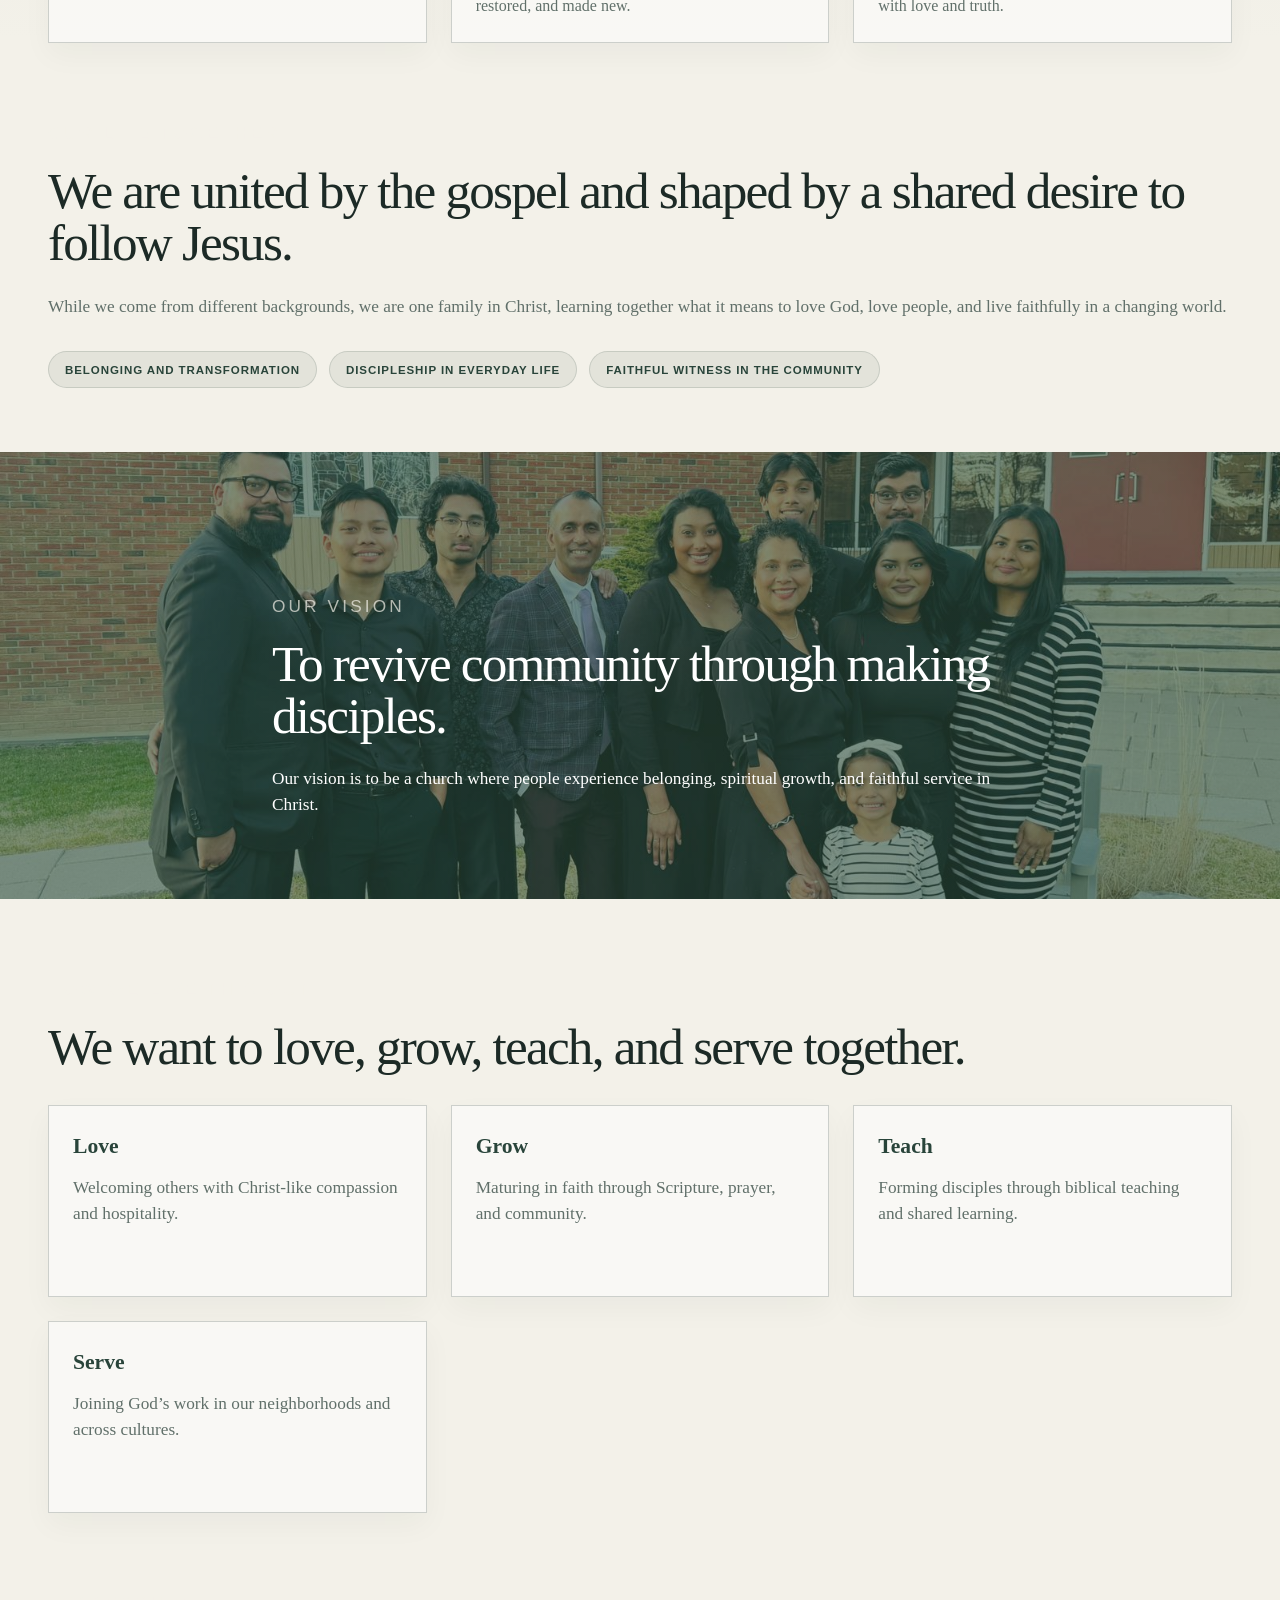
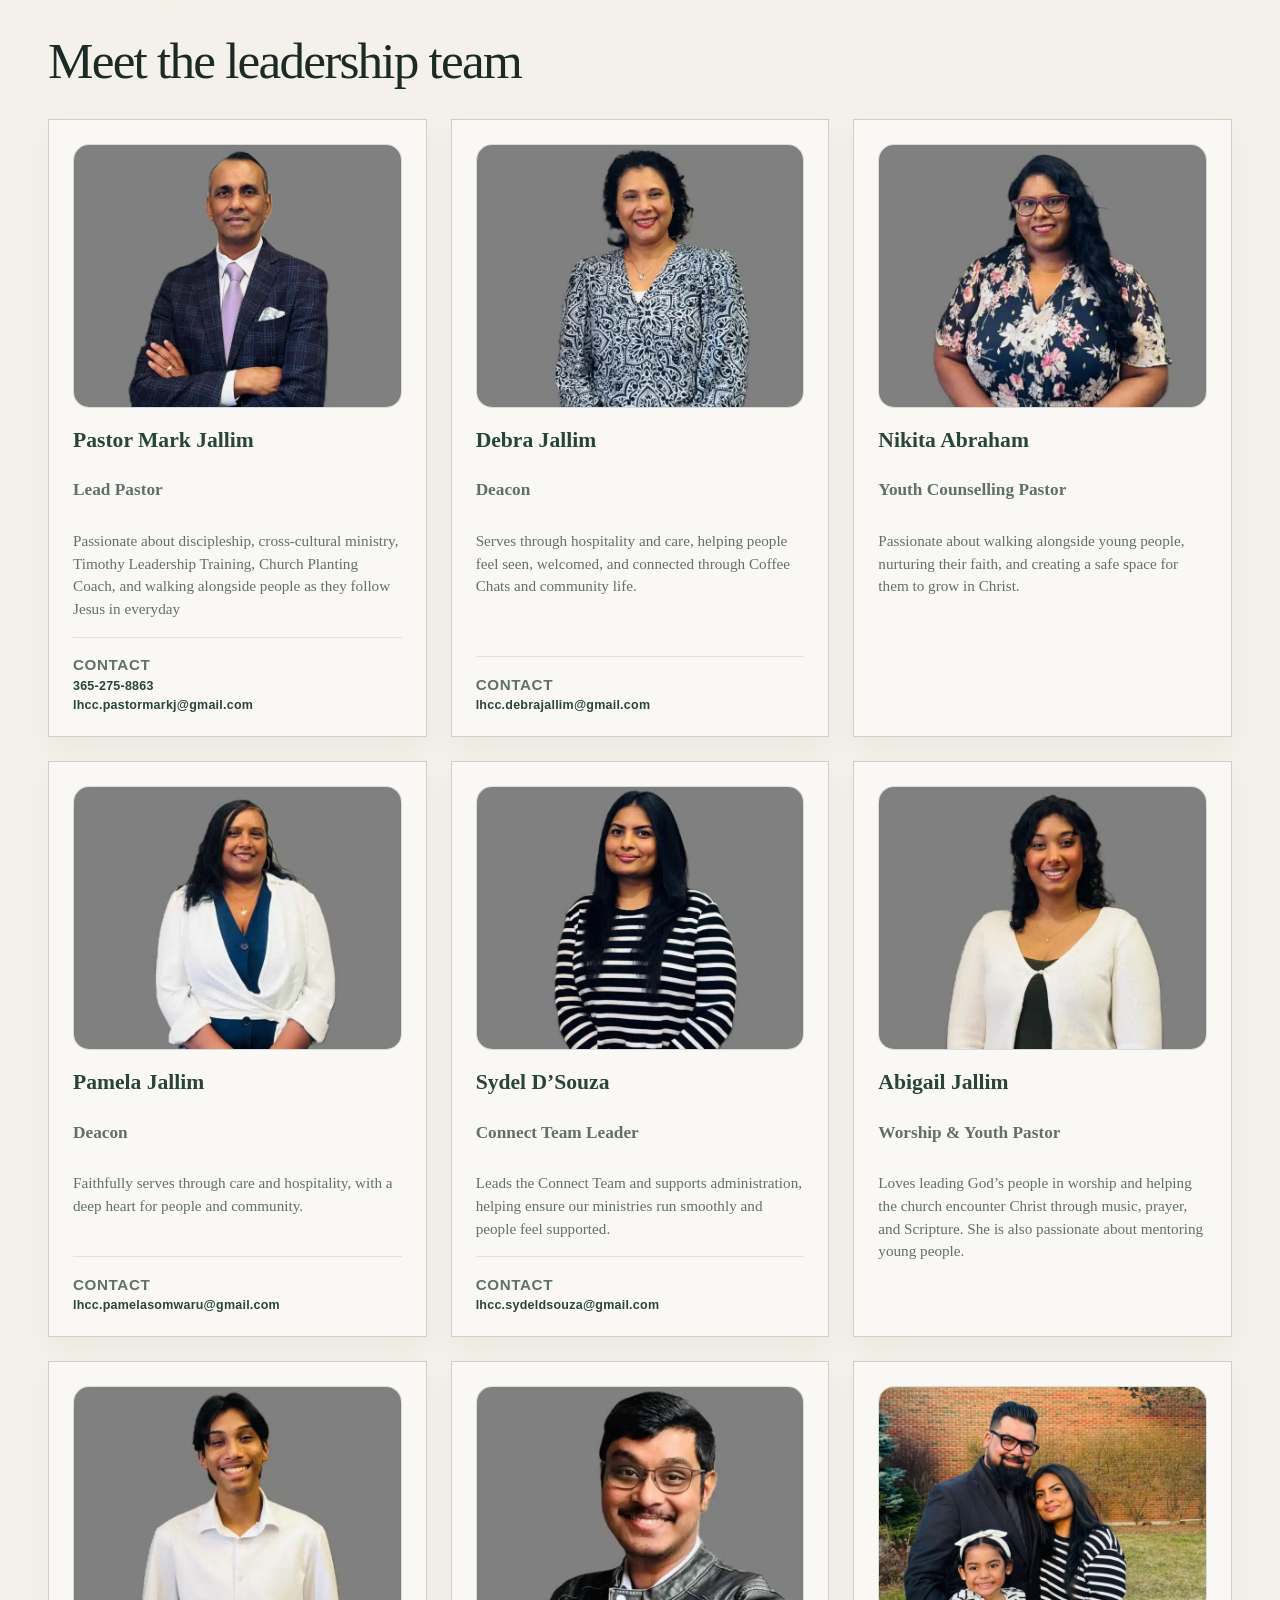
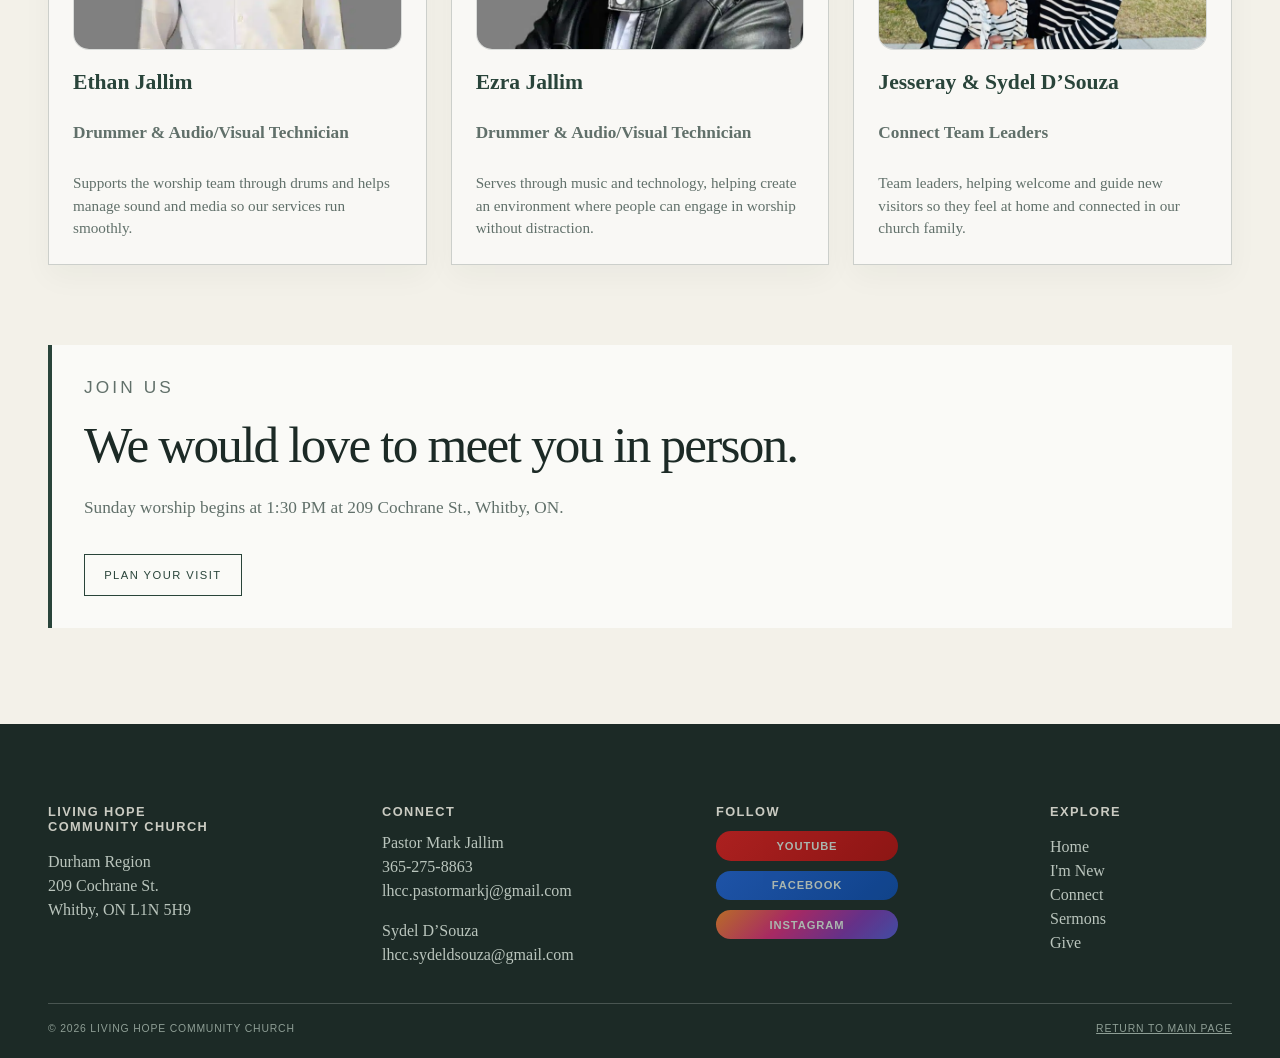
==== commit 2a0c7674: "Fix: fixing slight labelling issue of "about" isntead "about us"" ====
--- a/About Us.html
+++ b/About Us.html
@@ -16,7 +16,7 @@
 		<button class="menu-toggle" type="button" aria-expanded="true" aria-controls="site-nav">Menu</button>
 		<nav id="site-nav" class="site-nav" aria-label="Main navigation">
 			<a href="index.html">Home</a>
-			<a href="About Us.html">About</a>
+			<a href="About Us.html">About Us</a>
 			<a href="Visiting.html">I'm New</a>
 			<a href="Connect.html">Connect</a>
 			<a href="Sermons.html">Sermons</a>
--- a/style.css
+++ b/style.css
@@ -550,7 +550,8 @@
 	padding: 5rem 0 0;
 }
 .give-methods {
-	padding-top: 3rem;
+	padding-top: 1.5rem;
+	padding-bottom: 0rem;
 }
 .give-method-grid {
 	display: grid;
@@ -600,25 +601,23 @@
 	text-decoration: underline;
 }
 .give-mission-band {
-	padding-top: 2rem 0 6rem;
-	padding-bottom: 2rem;
 	width: 100vw;
-	margin-left: calc(50% - 50vw);
-	margin-right: calc(50% - 50vw);
-	margin-top: calc(50% - 65vh);
-	margin-bottom: calc(50% - 65vh);
+	margin: 2rem 0;
+	padding: 2rem 0;
 	background: linear-gradient(135deg, rgba(30,48,42,0.92), rgba(129,146,125,0.78));
 	border-top: 1px solid rgba(41,68,58,0.12);
 	border-bottom: none;
+	margin-left: calc(50% - 50vw);
+	margin-right: calc(50% - 50vw);
 }
 .give-mission-inner {
 	display: grid;
 	grid-template-columns: 1.2fr 0.8fr;
 	gap: 2rem;
 	align-items: center;
-	width: 100%;
-	max-width: 100%;
-	padding: 2rem clamp(1.25rem, 4vw, 3rem);
+	width: min(100% - 2.5rem, 74rem);
+	margin: 0 auto;
+	padding: 0;
 	background: transparent;
 }
 .give-mission-copy {
@@ -679,6 +678,32 @@
 	border: 0;
 }
 
+.give-method-card,
+.give-mission-copy,
+.sermon-feature-copy,
+.sermon-feature-panel,
+.sermon-series-card {
+	min-width: 0;
+}
+
+@media (max-width: 980px) {
+	.give-method-grid,
+	.give-mission-inner,
+	.sermon-feature-inner,
+	.sermon-series-grid {
+		grid-template-columns: 1fr;
+	}
+}
+
+@media (max-width: 700px) {
+	.give-method-grid {
+		grid-template-columns: 1fr;
+	}
+	.give-mission-copy {
+		padding: 1.25rem;
+	}
+}
+
 .sermon-page-body { background: var(--paper); }
 .sermon-page-main { background: var(--paper); }
 .sermon-page-hero {
@@ -789,6 +814,7 @@
 }
 .sermon-series-wrap {
 	padding-top: 5rem;
+	padding-bottom: 3rem;
 }
 .sermon-section-head {
 	margin-bottom: 1.5rem;
@@ -797,9 +823,20 @@
 	display: grid;
 	grid-template-columns: repeat(3, minmax(0, 1fr));
 	gap: 1.5rem;
+	align-items: stretch;
+}
+.sermon-series-card {
+	display: flex;
+	flex-direction: column;
+	height: 100%;
+	padding: 1.5rem;
+	border: 1px solid var(--line);
+	background: rgba(255,255,255,0.7);
+	box-shadow: 0 12px 28px rgba(24,39,35,0.04);
 }
 .sermon-series-card h3 {
 	margin: 0 0 1rem;
+	min-height: 3.2rem;
 	font-size: 1.5rem;
 	line-height: 1.1;
 	color: var(--forest);
@@ -812,11 +849,14 @@
 	margin-bottom: 0.9rem;
 	border: 1px solid rgba(41,68,58,0.14);
 	background: rgba(20, 35, 30, 0.08);
-}
-.sermon-video iframe {
+	flex-shrink: 0;
+}
+.sermon-video iframe,
+.sermon-video img {
 	display: block;
 	width: 100%;
 	height: 100%;
+	object-fit: cover;
 	border: 0;
 }
 .sermon-watch-link {
@@ -836,6 +876,7 @@
 	margin: 0;
 	padding-left: 1.15rem;
 	list-style: disc;
+	flex: 1;
 }
 .sermon-series-card li {
 	margin-bottom: 0.5rem;
@@ -845,7 +886,88 @@
 	margin-bottom: 0;
 }
 
-@media (max-width: 900px) {
+.guest-speaker-section {
+	padding-top: 2rem;
+	padding-bottom: 4rem;
+}
+.guest-speaker-controls {
+	display: block;
+	margin-bottom: 1.5rem;
+}
+.guest-field {
+	display: flex;
+	flex-direction: column;
+	gap: 0.5rem;
+	font: 700 0.72rem Arial, sans-serif;
+	letter-spacing: 0.09em;
+	text-transform: uppercase;
+	color: var(--forest);
+}
+.guest-field select {
+	width: 100%;
+	padding: 0.9rem 1rem;
+	border: 1px solid rgba(41,68,58,0.2);
+	background: rgba(255,255,255,0.8);
+	font: 1rem Georgia, "Times New Roman", serif;
+	color: var(--ink);
+}
+.guest-speaker-results {
+	display: block;
+}
+.guest-speaker-empty {
+	padding: 1.5rem;
+	border: 1px solid var(--line);
+	background: rgba(255,255,255,0.65);
+	color: var(--muted);
+}
+.guest-speaker-name {
+	margin: 0 0 1.25rem;
+	font-size: clamp(2rem, 3vw, 3rem);
+	line-height: 1.05;
+	letter-spacing: -0.03em;
+	color: var(--forest);
+}
+.guest-video-grid {
+	display: grid;
+	grid-template-columns: repeat(2, minmax(0, 1fr));
+	gap: 1.5rem;
+}
+.guest-video-card {
+	display: flex;
+	flex-direction: column;
+	padding: 1rem;
+	border: 1px solid var(--line);
+	background: rgba(255,255,255,0.7);
+	box-shadow: 0 12px 28px rgba(24,39,35,0.04);
+}
+.guest-video-frame {
+	position: relative;
+	overflow: hidden;
+	aspect-ratio: 16 / 9;
+	margin-bottom: 0.9rem;
+	border: 1px solid rgba(41,68,58,0.14);
+	background: rgba(20, 35, 30, 0.08);
+}
+.guest-video-frame iframe {
+	display: block;
+	width: 100%;
+	height: 100%;
+	border: 0;
+}
+.guest-video-copy h3 {
+	margin: 0 0 0.25rem;
+	font-size: 1.2rem;
+	line-height: 1.2;
+	color: var(--forest);
+}
+.guest-video-copy p {
+	margin: 0;
+	color: var(--muted);
+}
+
+@media (max-width: 980px) {
+	.give-method-grid,
+	.give-mission-inner,
 	.about-two-col,
 	.belief-grid,
 	.practice-grid,
@@ -854,23 +976,13 @@
 	.form-row,
 	.sermon-feature-inner,
 	.sermon-series-grid {
-		grid-template-columns: 1fr 1fr;
+		grid-template-columns: 1fr;
 	}
 }
 
 @media (max-width: 700px) {
 	.sermon-page-hero {
 		padding-top: 9rem;
-	}
-	.sermon-feature-inner,
-	.sermon-series-grid,
-	.about-two-col,
-	.belief-grid,
-	.practice-grid,
-	.team-grid,
-	.connect-detail-grid,
-	.form-row {
-		grid-template-columns: 1fr;
 	}
 	.sermon-feature-copy,
 	.sermon-feature-panel,
@@ -880,14 +992,6 @@
 	}
 	.about-hero {
 		padding-top: 9rem;
-	}
-	.about-two-col,
-	.belief-grid,
-	.practice-grid,
-	.team-grid,
-	.connect-detail-grid,
-	.form-row {
-		grid-template-columns: 1fr;
 	}
 	.about-section,
 	.beliefs-band,
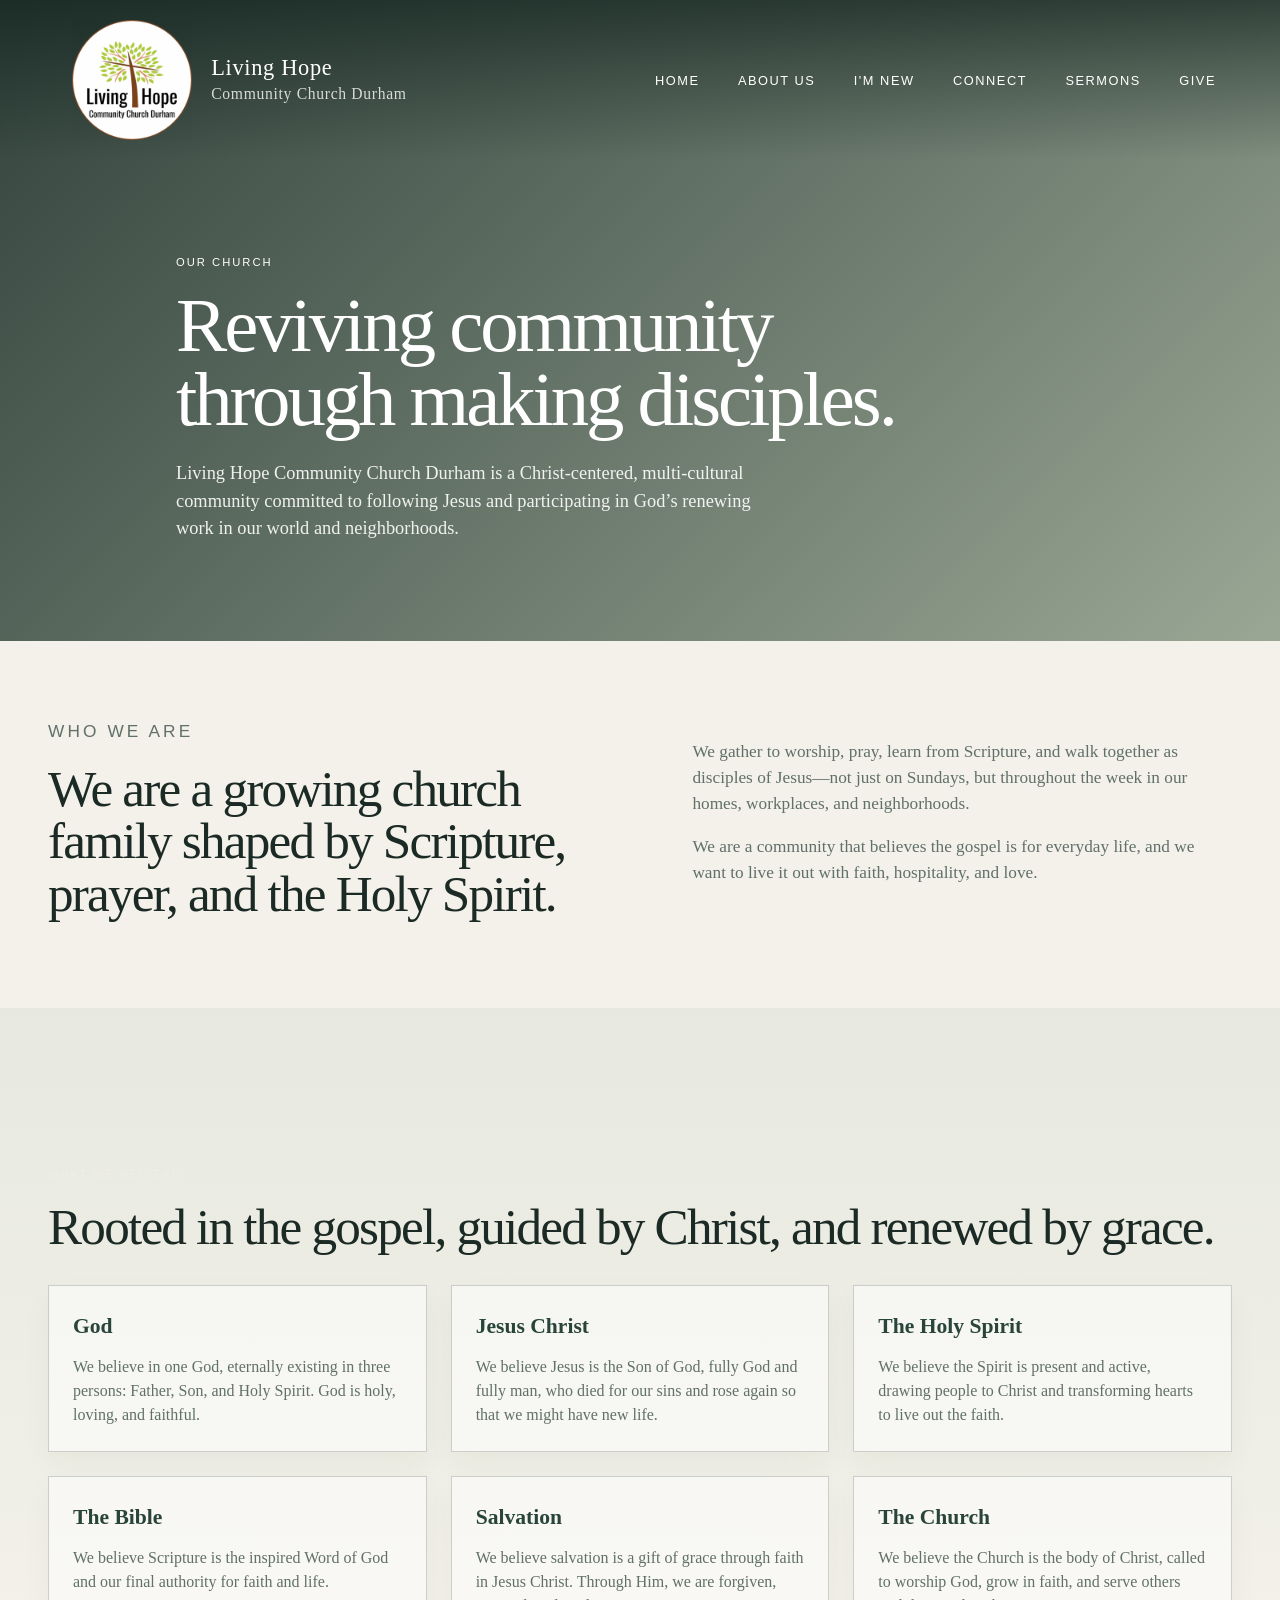
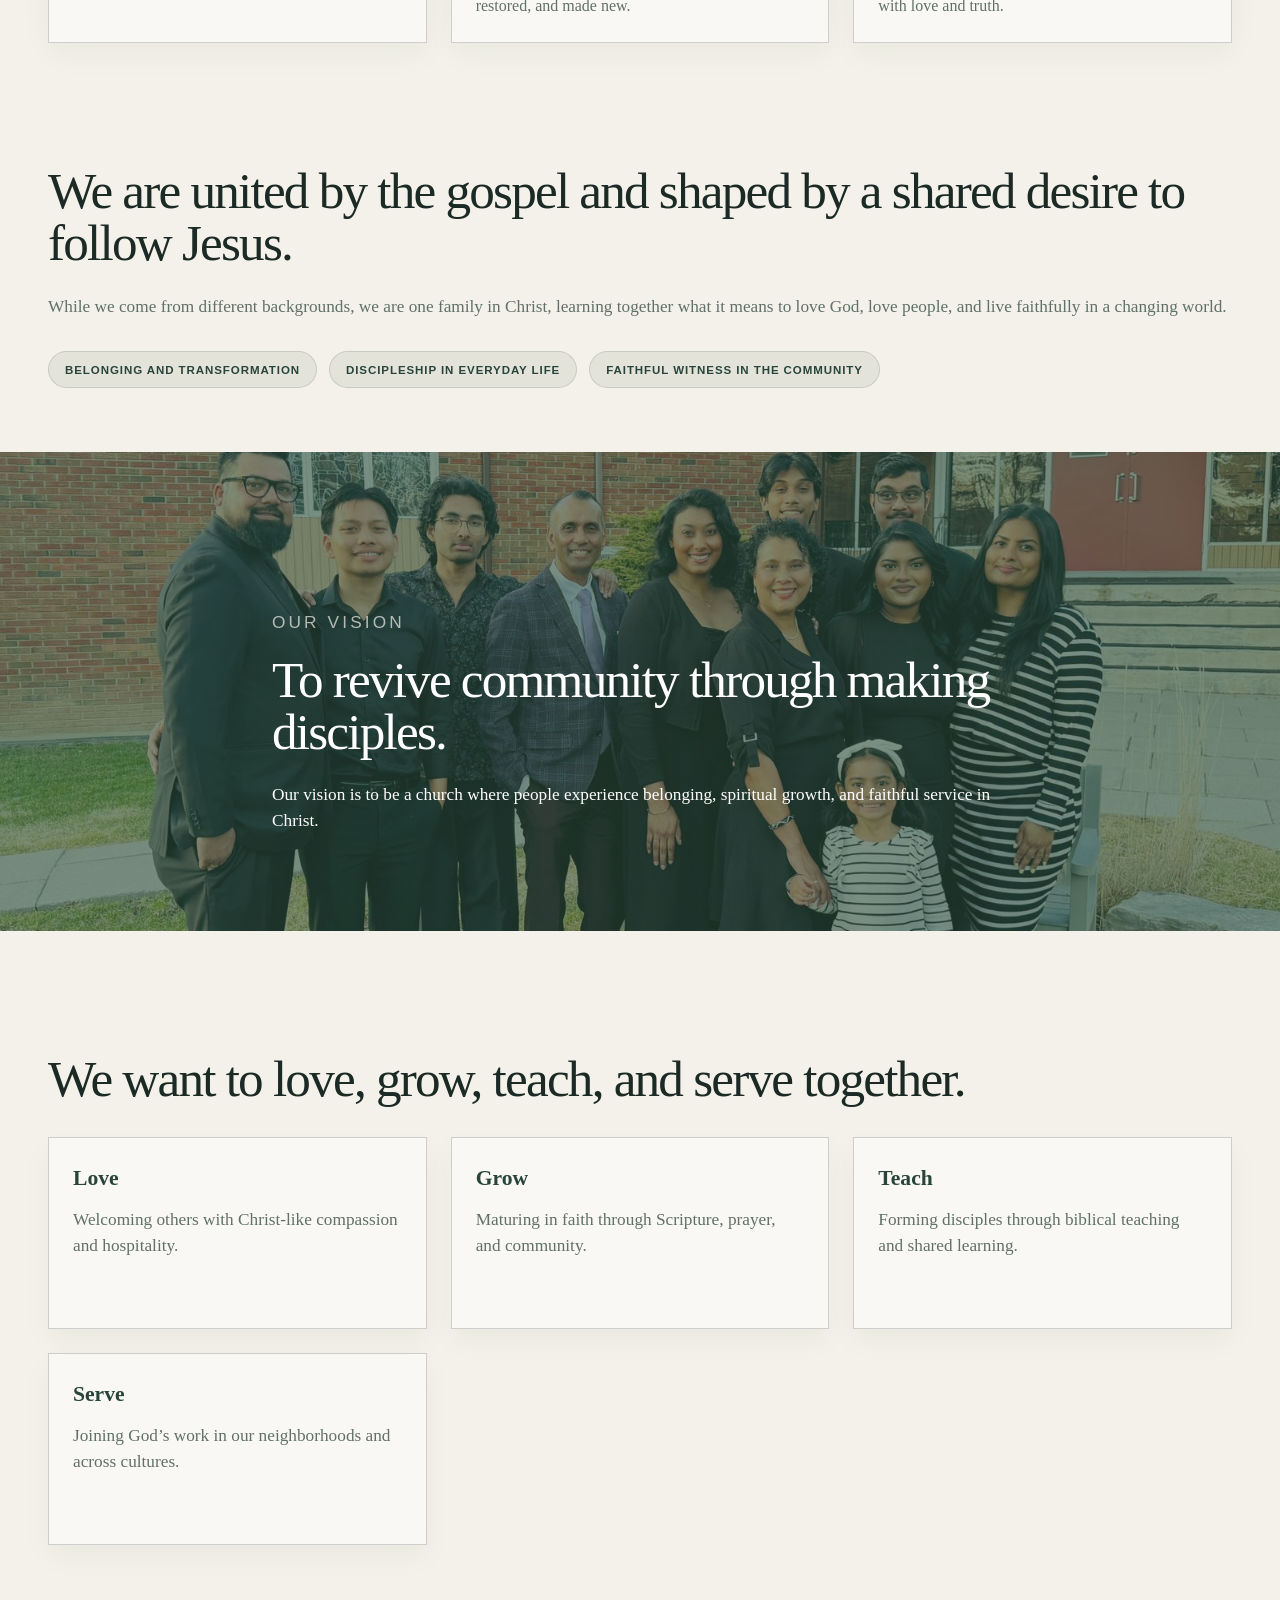
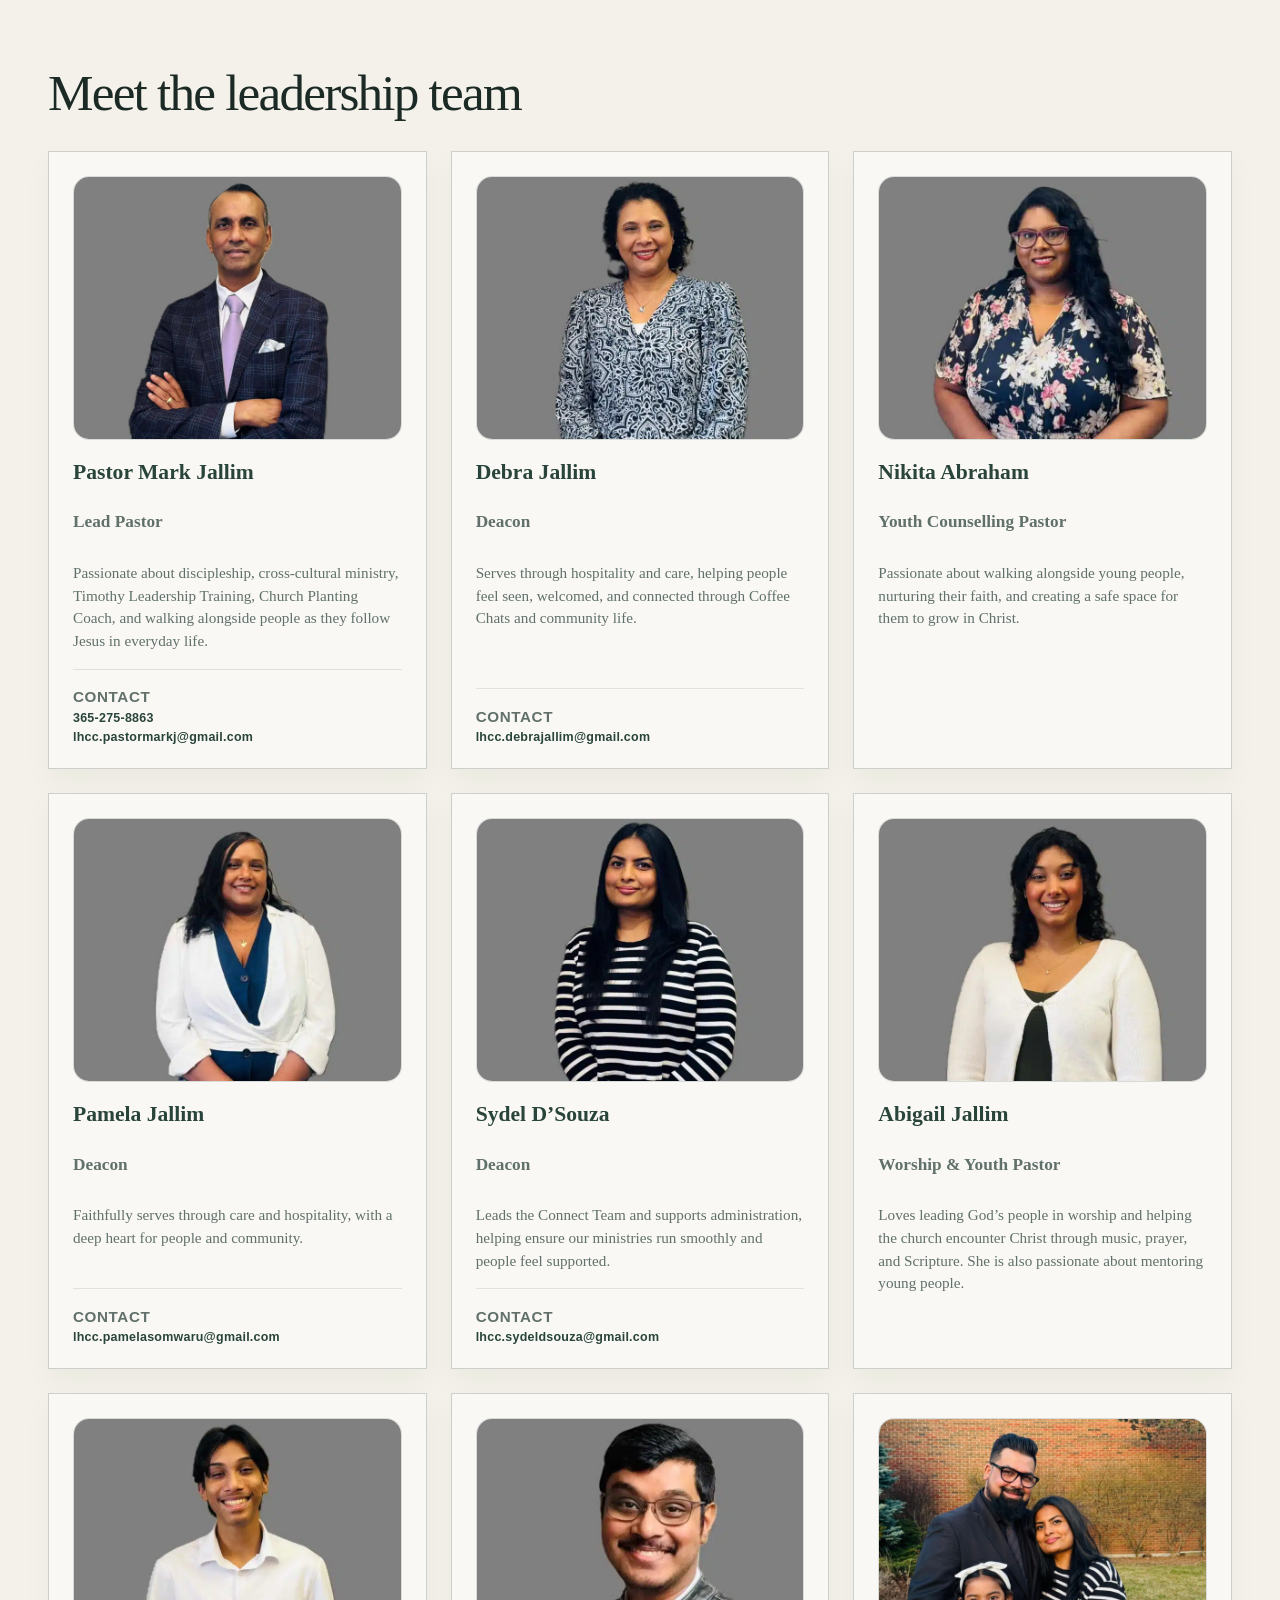
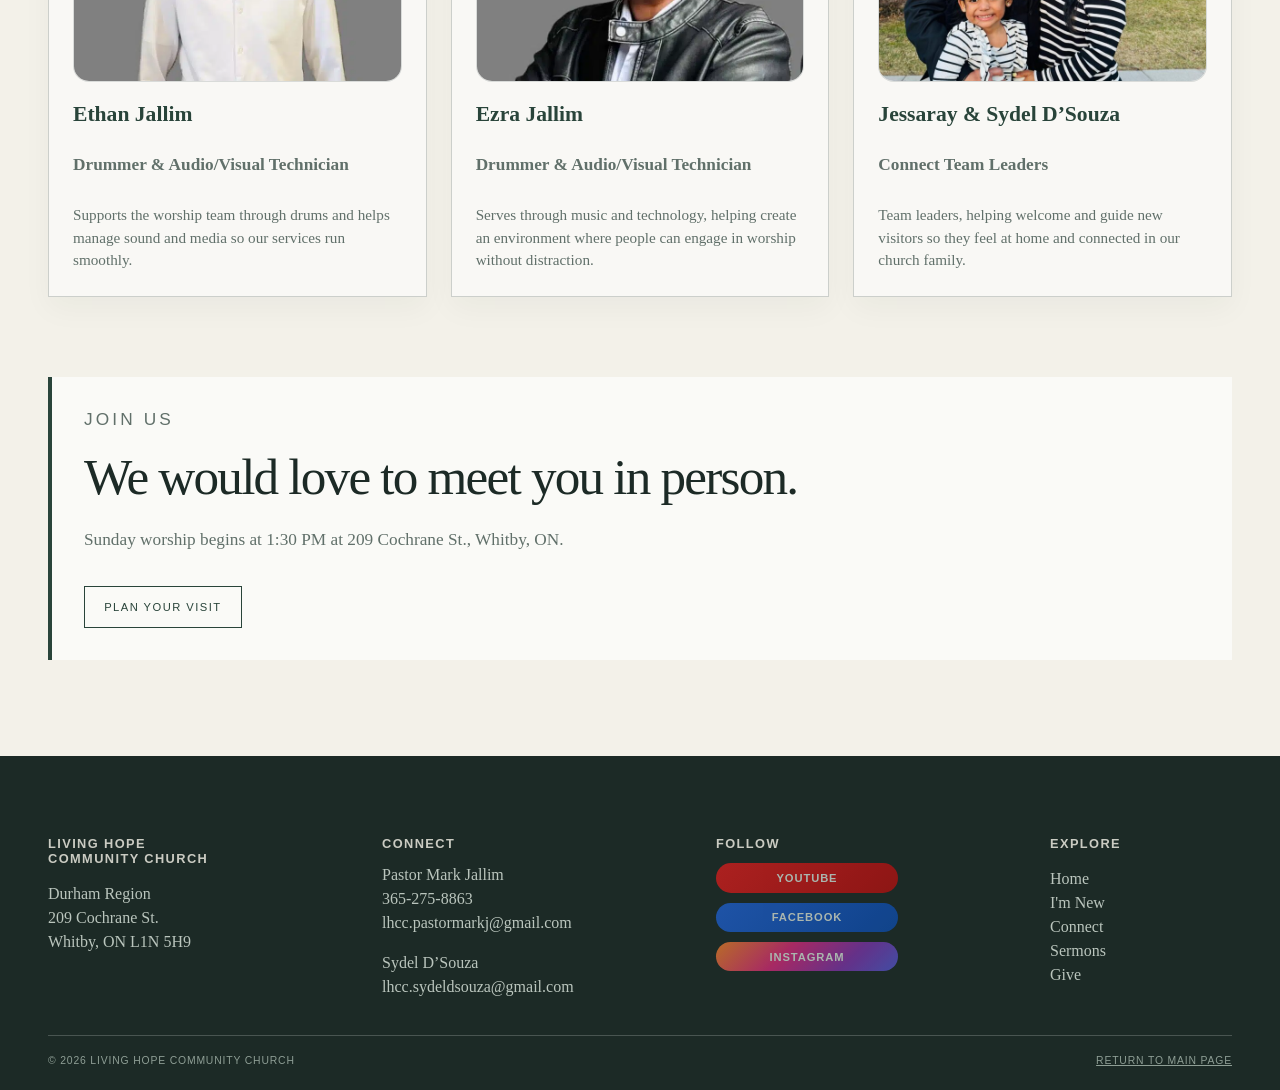
==== commit 7085de7d: "Fix: small fixes concerning texts" ====
--- a/About Us.html
+++ b/About Us.html
@@ -129,7 +129,7 @@
 					<img src="images/intro-mark.webp"></img>
 					<h3>Pastor Mark Jallim</h3>
 					<p>Lead Pastor</p>
-					<span>Passionate about discipleship, cross-cultural ministry, Timothy Leadership Training, Church Planting Coach, and walking alongside people as they follow Jesus in everyday</span>
+					<span>Passionate about discipleship, cross-cultural ministry, Timothy Leadership Training, Church Planting Coach, and walking alongside people as they follow Jesus in everyday life.</span>
 					<div class="team-contact">
 						<span class="team-contact-label">Contact</span>
 						<a href="tel:+13652758863">365-275-8863</a>
@@ -165,7 +165,7 @@
 				<article class="team-card">
 					<img src="images/intro-sydel.webp"></img>
 					<h3>Sydel D’Souza</h3>
-					<p>Connect Team Leader</p>
+					<p>Deacon</p>
 					<span>Leads the Connect Team and supports administration, helping ensure our ministries run smoothly and people feel supported.</span>
 					<div class="team-contact">
 						<span class="team-contact-label">Contact</span>
@@ -192,7 +192,7 @@
 				</article>
 				<article class="team-card">
 					<img src="images/intro-jay-sydel.jpeg"></img>
-					<h3>Jesseray &amp; Sydel D’Souza</h3>
+					<h3>Jessaray &amp; Sydel D’Souza</h3>
 					<p>Connect Team Leaders</p>
 					<span>Team leaders, helping welcome and guide new visitors so they feel at home and connected in our church family.</span>
 				</article>
--- a/style.css
+++ b/style.css
@@ -419,7 +419,7 @@
 	max-width: 100%;
 	margin-top: 4rem;
 	margin-left: 0;
-	padding: 4rem 0;
+	padding: 5rem 0;
 	background:
 		linear-gradient(rgba(44, 77, 56, 0.604), rgba(44, 77, 56, 0.604)),
 		url('images/LHCC-group-photo.jpeg') center center / cover no-repeat;
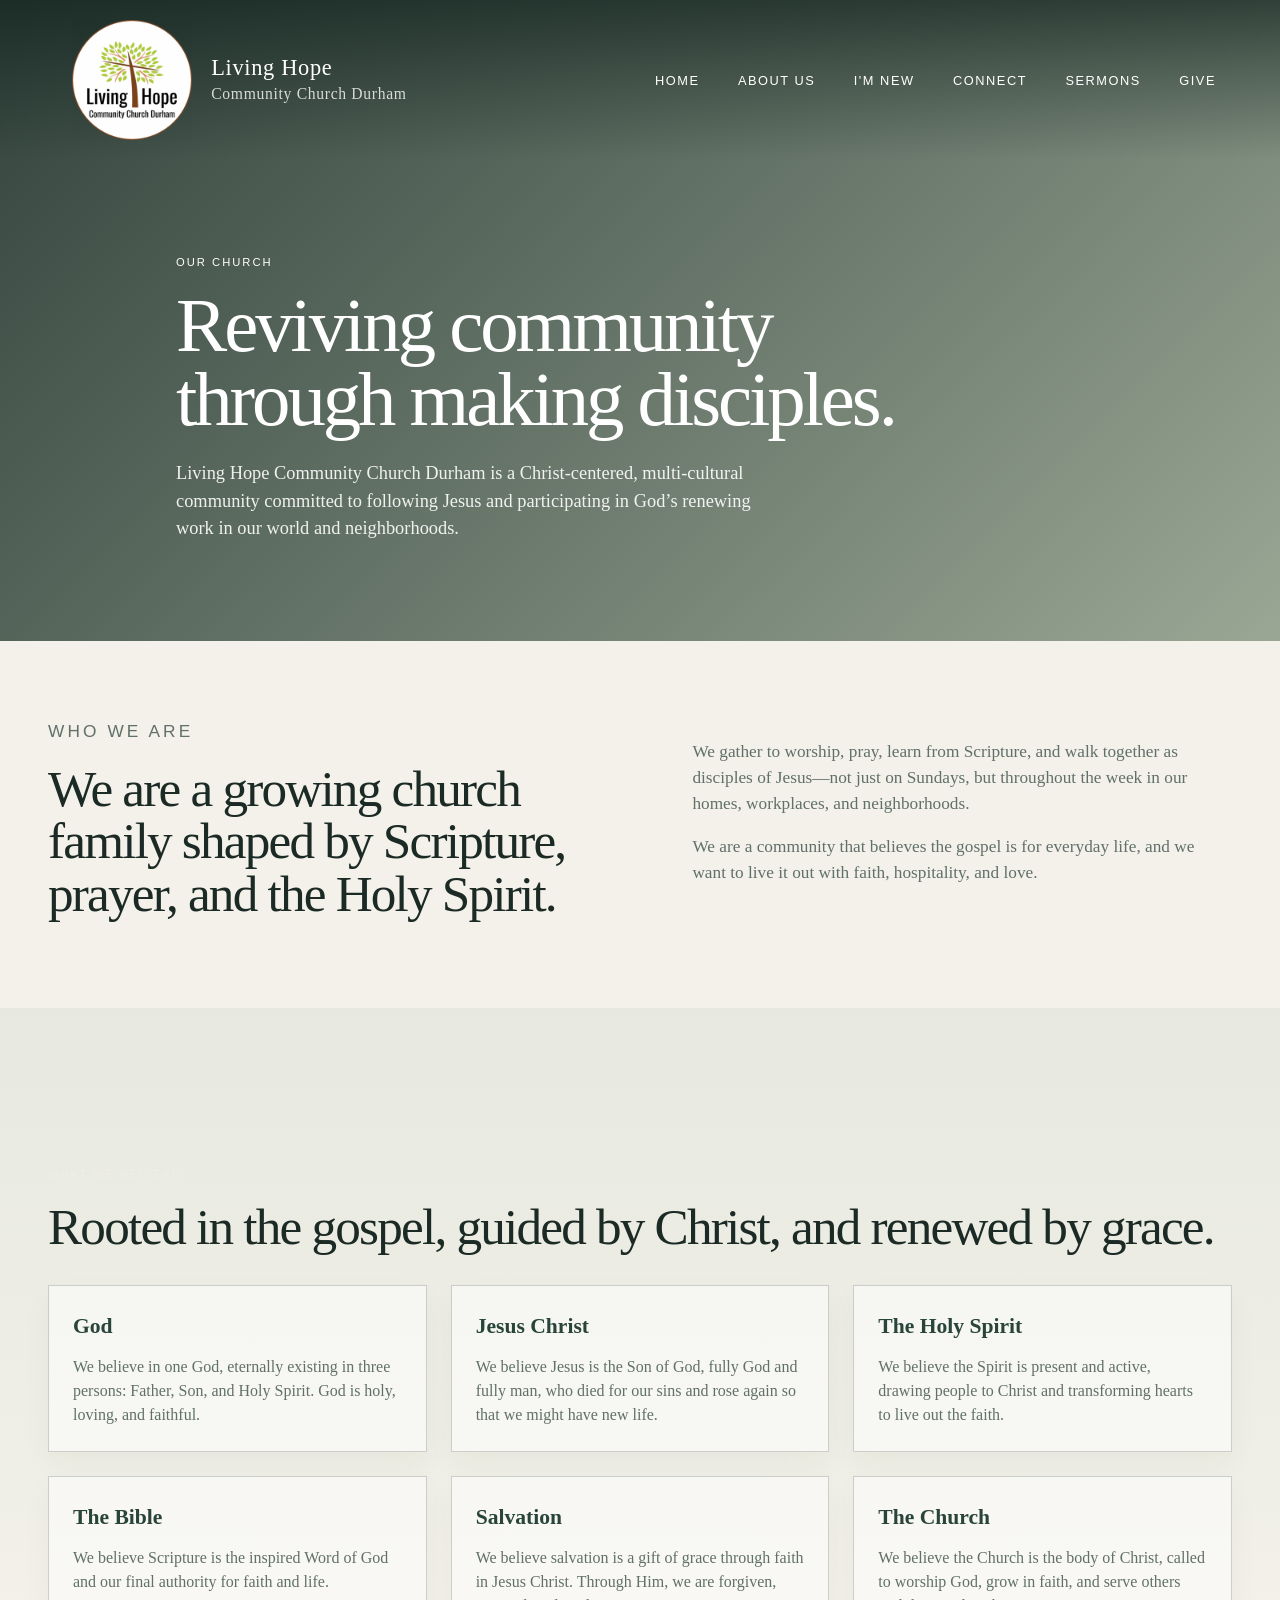
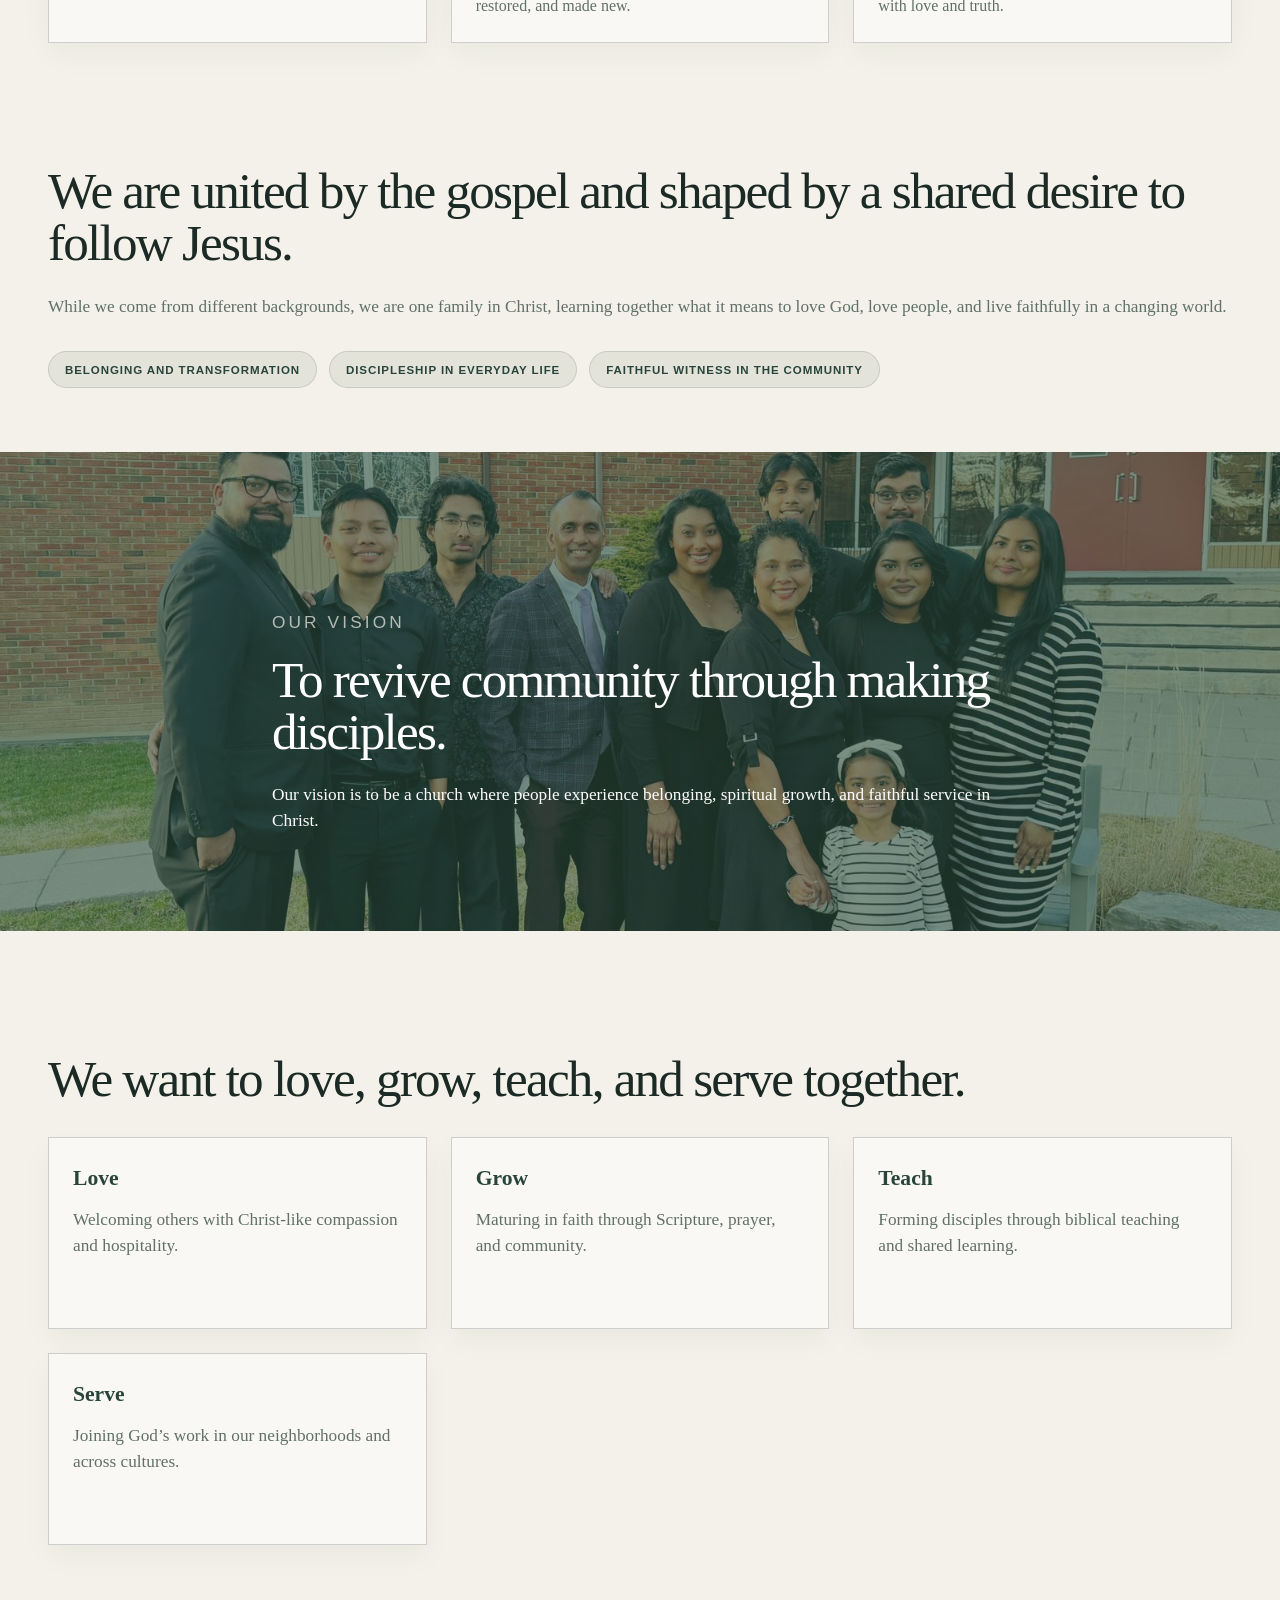
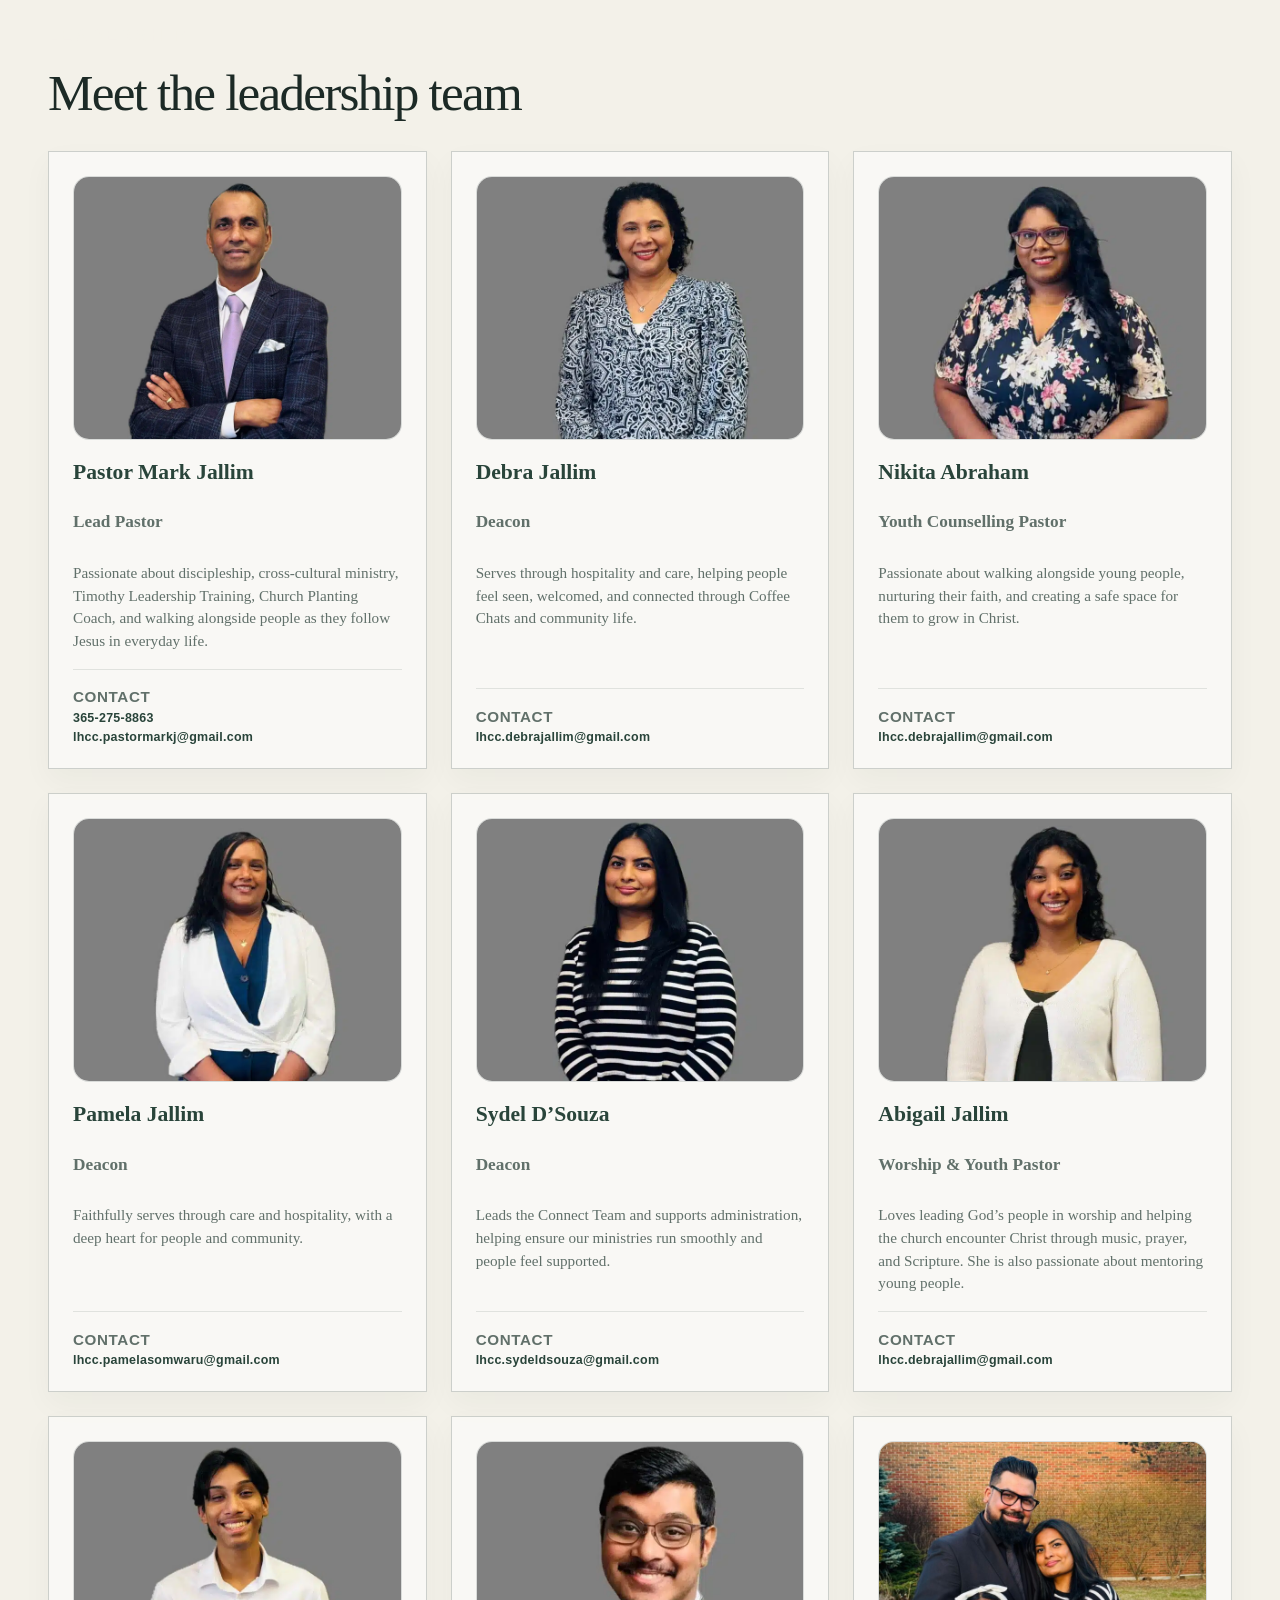
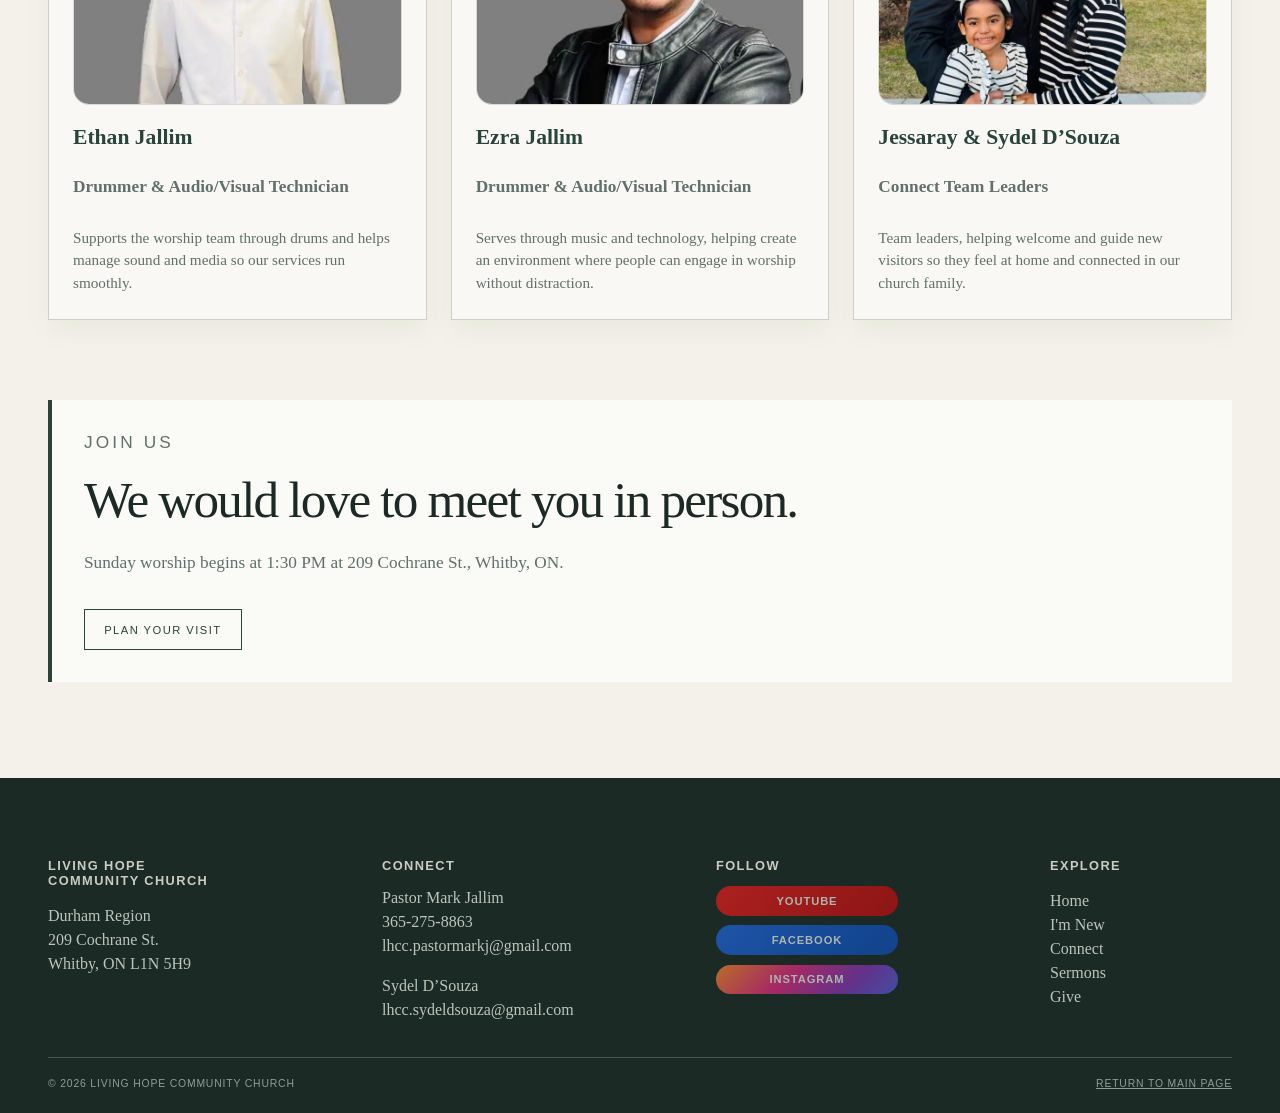
==== commit bac12773: "Fix: Added missing contact info for Nikita and Abi" ====
--- a/About Us.html
+++ b/About Us.html
@@ -4,7 +4,12 @@
 	<meta charset="UTF-8">
 	<meta name="viewport" content="width=device-width, initial-scale=1.0">
 	<meta name="description" content="About Living Hope Community Church Durham.">
+	<meta name="theme-color" content="#1f2f26">
+	<meta property="og:image" content="images/LHCC.png">
 	<title>About Us | Living Hope Community Church</title>
+	<link rel="icon" type="image/png" href="images/LHCC.png">
+	<link rel="shortcut icon" href="images/LHCC.png" type="image/png">
+	<link rel="apple-touch-icon" href="images/LHCC.png">
 	<link rel="stylesheet" href="style.css">
 </head>
 <body class="site-inner about-page-body">
@@ -26,6 +31,7 @@
 
 	<main class="about-page-main">
 		<section class="about-hero">
+			<div class="about-image" role="img" aria-label="Warm light inside a welcoming church">
 			<div class="section-shell about-hero-inner">
 				<p class="eyebrow">Our church</p>
 				<h1>Reviving community through making disciples.</h1>
@@ -151,6 +157,10 @@
 					<h3>Nikita Abraham</h3>
 					<p>Youth Counselling Pastor</p>
 					<span>Passionate about walking alongside young people, nurturing their faith, and creating a safe space for them to grow in Christ.</span>
+					<div class="team-contact">
+						<span class="team-contact-label">Contact</span>
+						<a href="lhcc.nikitaabraham@gmail.com">lhcc.debrajallim@gmail.com</a>
+					</div>
 				</article>
 				<article class="team-card">
 					<img src="images/intro-pamela.webp"></img>
@@ -177,6 +187,10 @@
 					<h3>Abigail Jallim</h3>
 					<p>Worship &amp; Youth Pastor</p>
 					<span>Loves leading God’s people in worship and helping the church encounter Christ through music, prayer, and Scripture. She is also passionate about mentoring young people.</span>
+					<div class="team-contact">
+						<span class="team-contact-label">Contact</span>
+						<a href="mailto:lhcc.abigailjallim@gmail.com">lhcc.debrajallim@gmail.com</a>
+					</div>
 				</article>
 				<article class="team-card">
 					<img src="images/intro-ethan.webp"></img>
--- a/style.css
+++ b/style.css
@@ -283,6 +283,11 @@
 	outline: 2px solid rgba(41,68,58,0.2);
 	outline-offset: 2px;
 }
+.h-captcha {
+	display: flex;
+	justify-content: flex-start;
+	margin-top: 0.75rem;
+}
 .form-actions {
 	margin-top: 0.5rem;
 }
@@ -564,7 +569,7 @@
 	gap: 0.9rem;
 	padding: 2rem;
 	border: 1px solid rgba(255,255,255,0.18);
-	background: linear-gradient(135deg, rgba(30,48,42,0.92), rgba(129,146,125,0.78));
+	background: linear-gradient(135deg, rgba(30,48,42,0.80), rgba(129,146,125,0.65));
 	box-shadow: 0 12px 28px rgba(24,39,35,0.04);
 	color: #ffffff;
 }
@@ -589,7 +594,12 @@
 	padding-top: 1rem;
 	border-top: 1px solid rgba(255,255,255,0.22);
 }
-.give-card-meta a,
+.give-card-meta a{
+	color: #ffffffdd;
+	font: 800 1rem Arial, sans-serif;
+	letter-spacing: 0.04em;
+	text-decoration: none;
+}
 .give-card-meta span {
 	color: #ffffffdd;
 	font: 700 0.78rem Arial, sans-serif;
@@ -766,6 +776,11 @@
 .sermon-series-card li,
 .sermon-links-panel p {
 	color: var(--muted);
+}
+
+.sermon-current-pastor{
+	font: 700 0.90rem Arial, sans-serif;
+	letter-spacing: 0.08em;
 }
 .sermon-links {
 	display: flex;
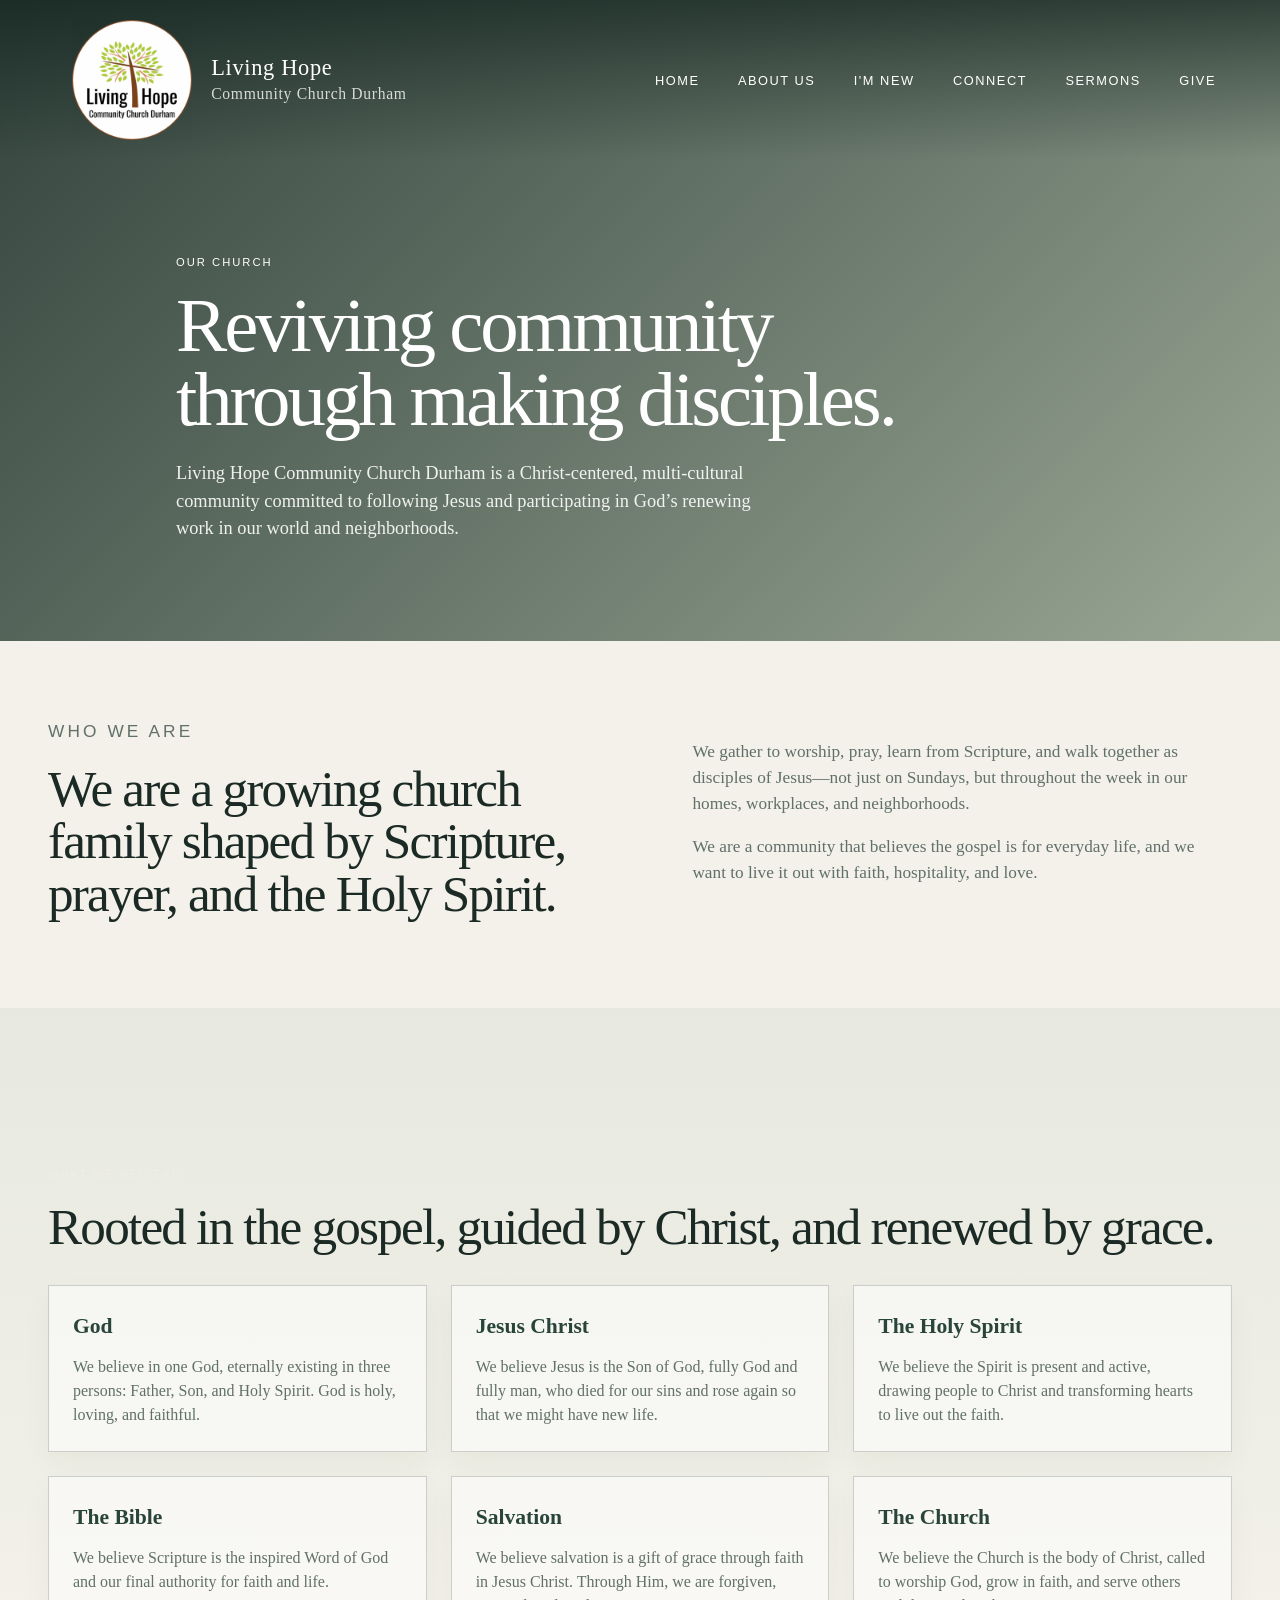
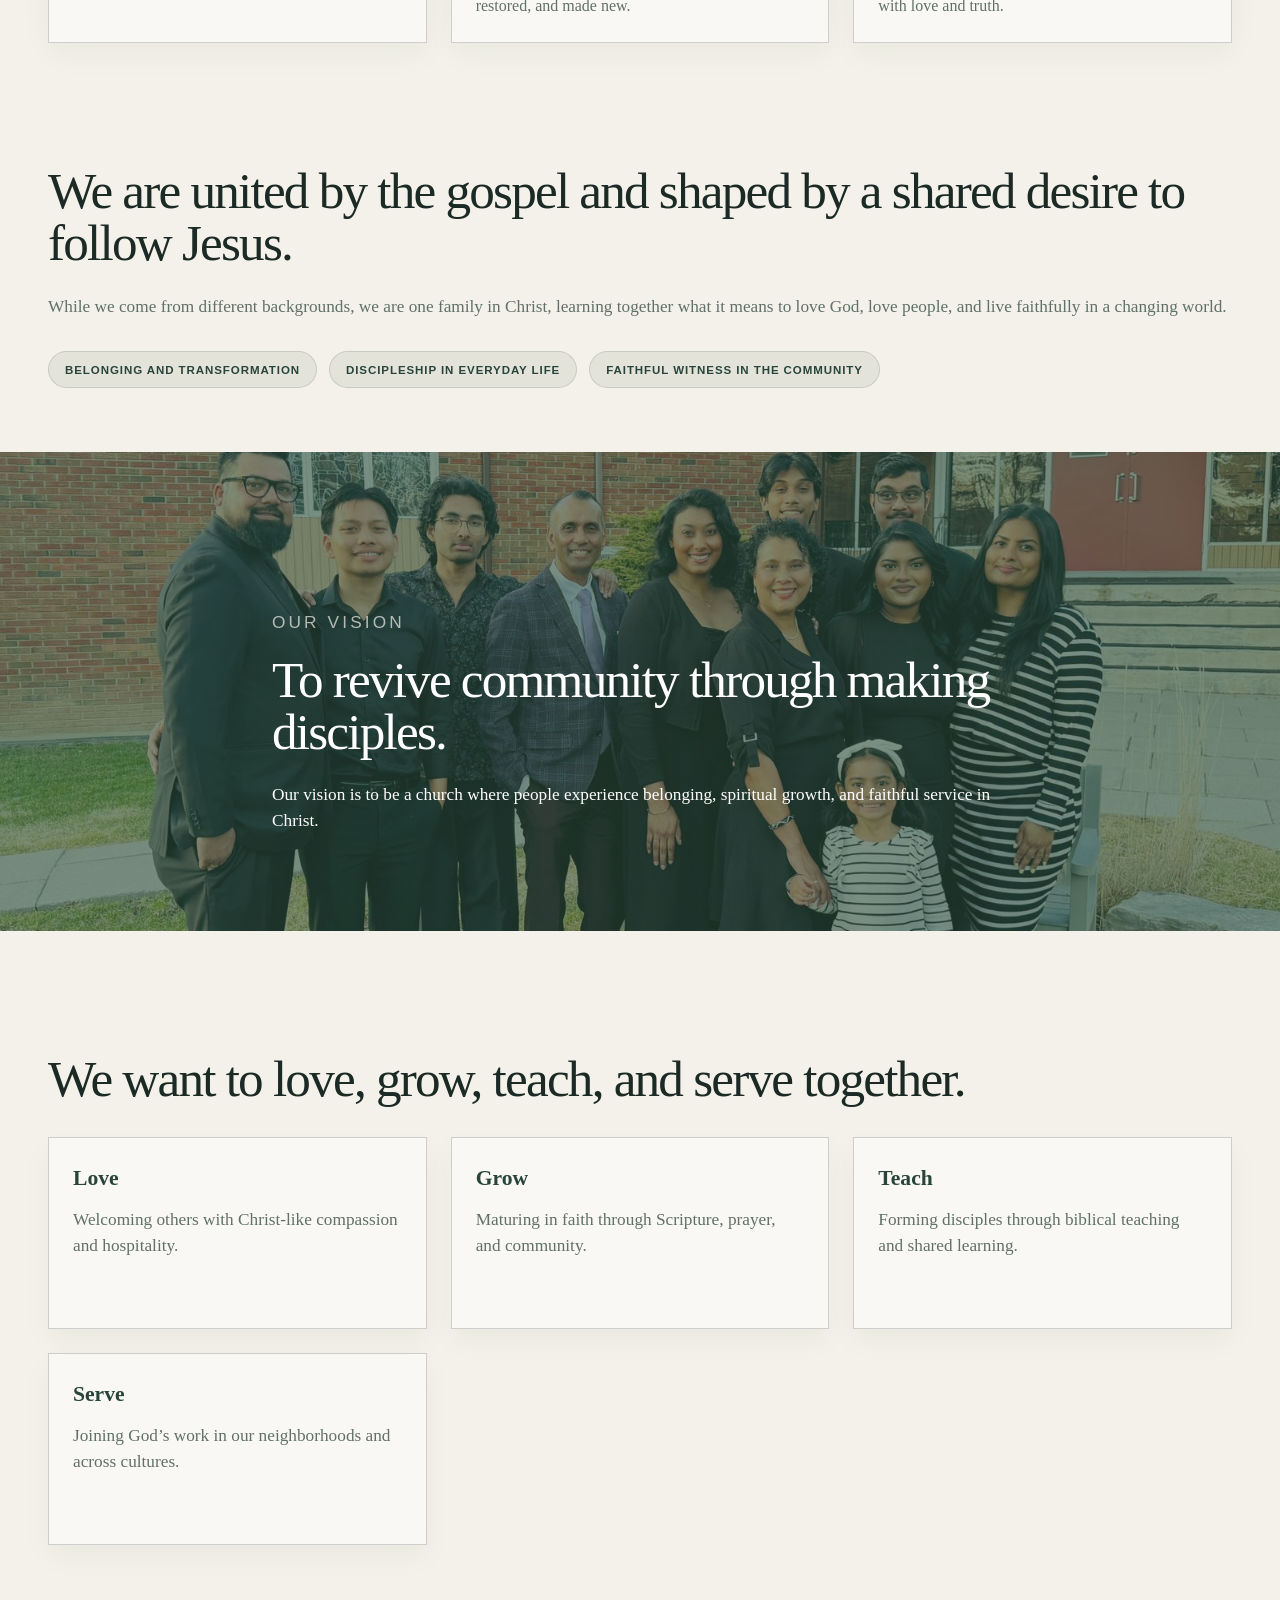
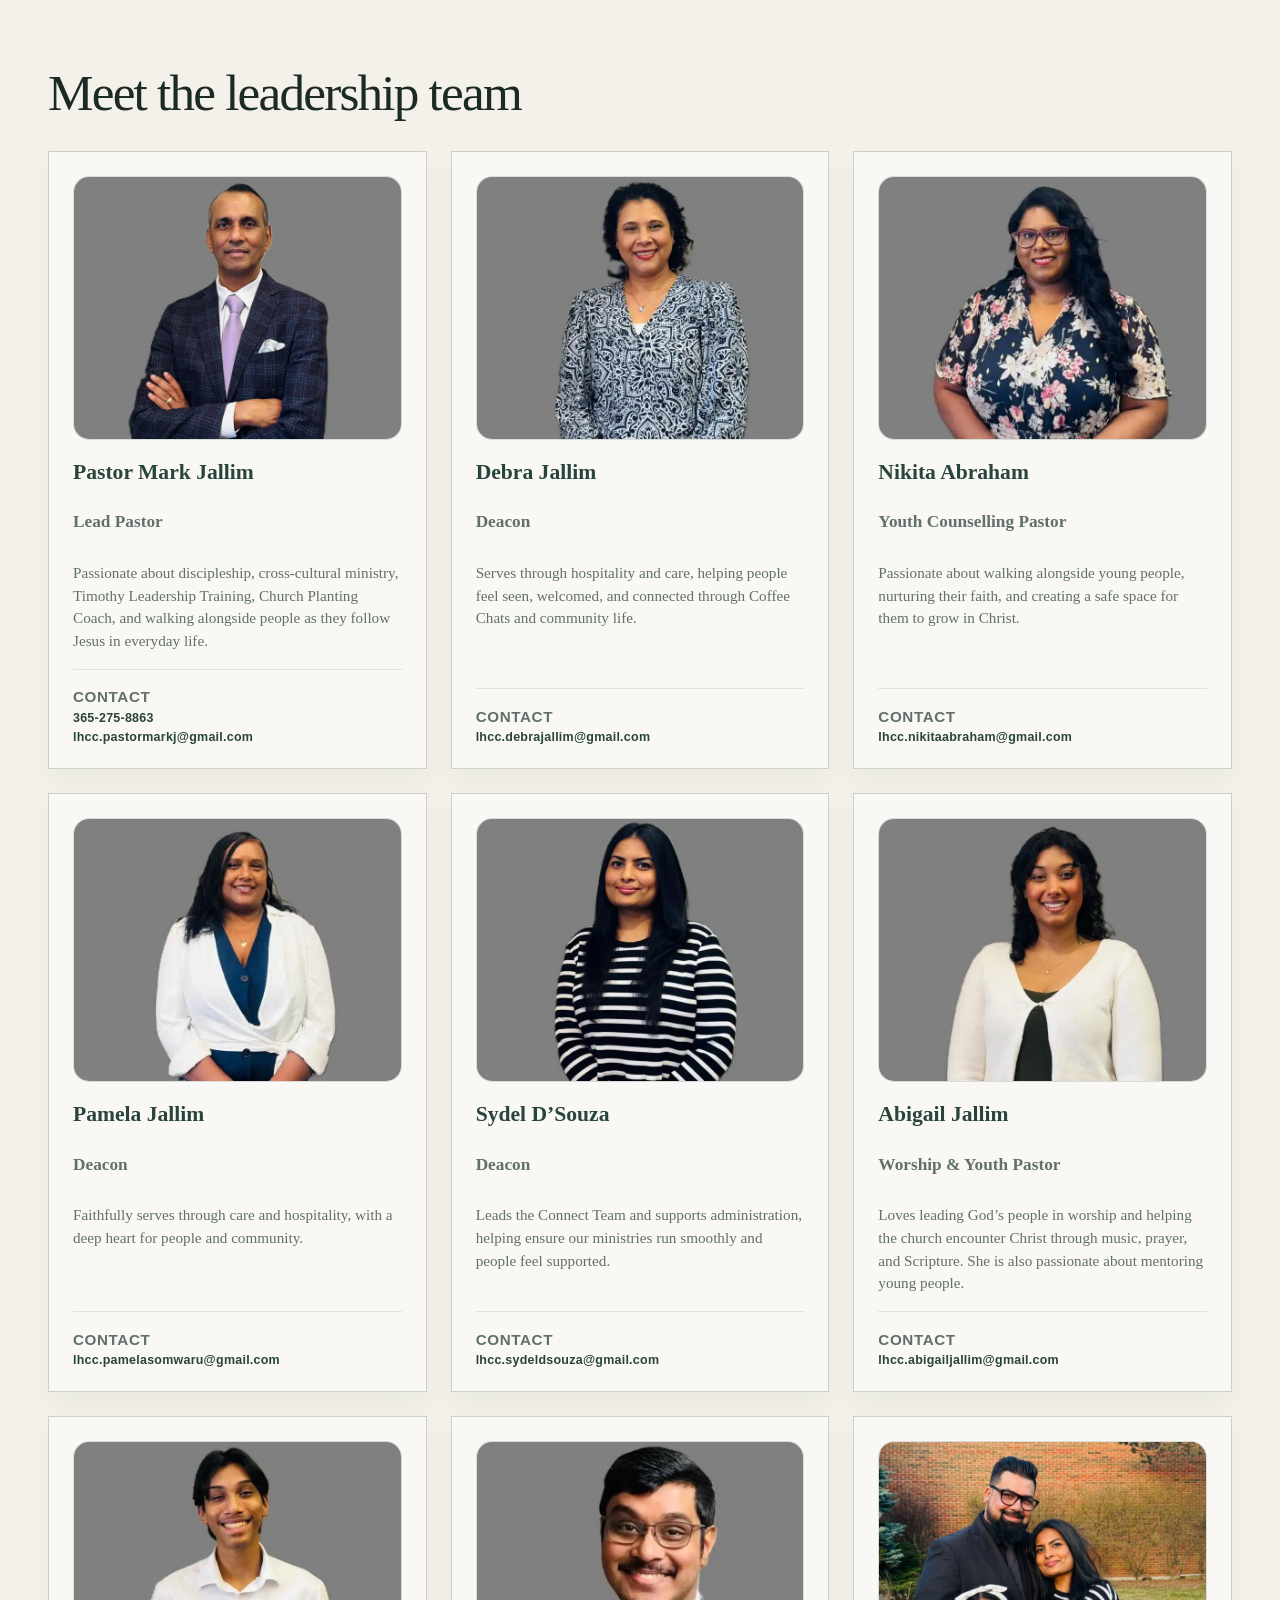
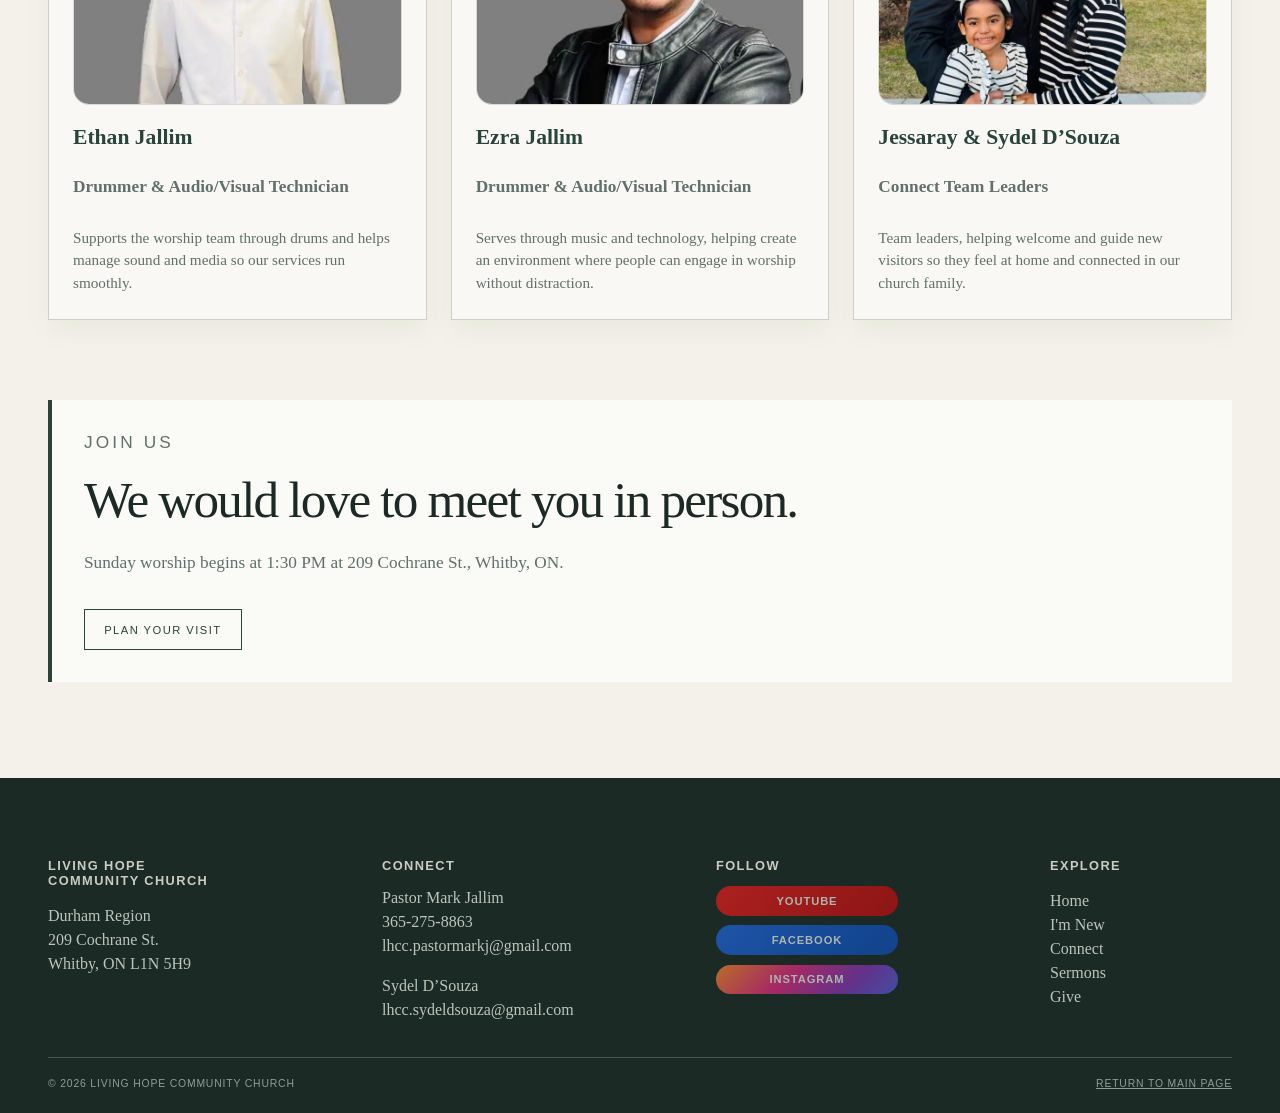
==== commit d8252e77: "Fix: labeling for nikita and abby fixed" ====
--- a/About Us.html
+++ b/About Us.html
@@ -159,7 +159,7 @@
 					<span>Passionate about walking alongside young people, nurturing their faith, and creating a safe space for them to grow in Christ.</span>
 					<div class="team-contact">
 						<span class="team-contact-label">Contact</span>
-						<a href="lhcc.nikitaabraham@gmail.com">lhcc.debrajallim@gmail.com</a>
+						<a href="lhcc.nikitaabraham@gmail.com">lhcc.nikitaabraham@gmail.com</a>
 					</div>
 				</article>
 				<article class="team-card">
@@ -189,7 +189,7 @@
 					<span>Loves leading God’s people in worship and helping the church encounter Christ through music, prayer, and Scripture. She is also passionate about mentoring young people.</span>
 					<div class="team-contact">
 						<span class="team-contact-label">Contact</span>
-						<a href="mailto:lhcc.abigailjallim@gmail.com">lhcc.debrajallim@gmail.com</a>
+						<a href="mailto:lhcc.abigailjallim@gmail.com">lhcc.abigailjallim@gmail.com</a>
 					</div>
 				</article>
 				<article class="team-card">
